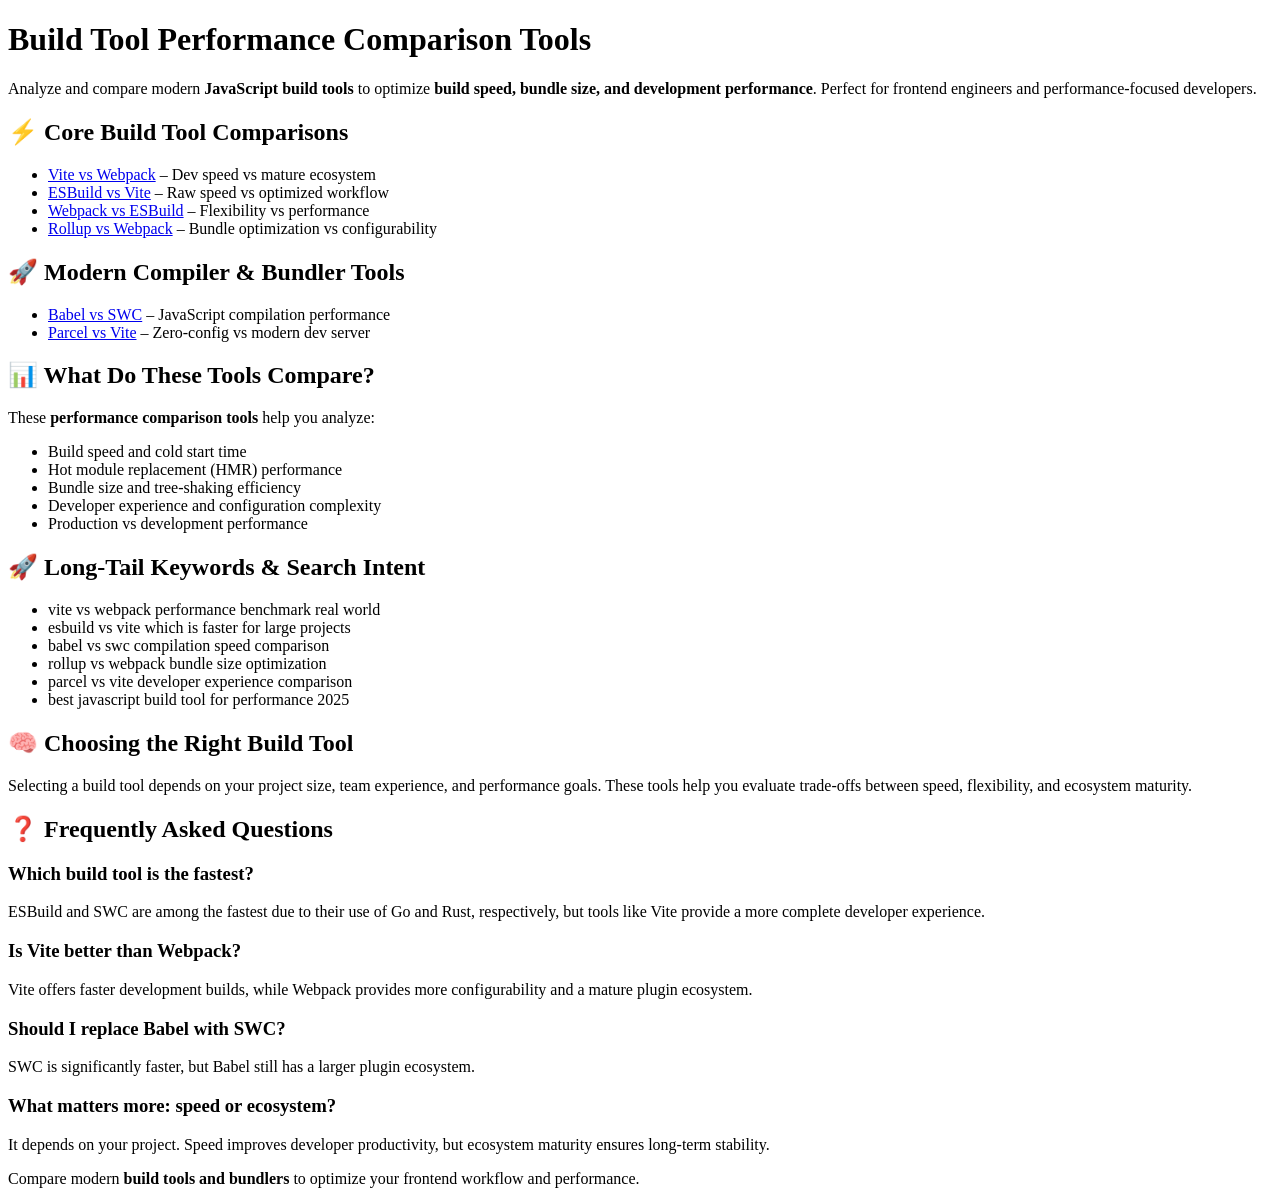
==== index.html @ a34e6148 "Initial commit" ====
<!DOCTYPE html>
<html lang="en">
<head>
    <meta charset="UTF-8">
    <meta name="viewport" content="width=device-width, initial-scale=1.0">
    <title>Build Tool Performance Comparison – Vite, Webpack, ESBuild, SWC & More</title>

    <meta name="description" content="Compare build tools like Vite, Webpack, ESBuild, SWC, Rollup and Parcel. Analyze build speed, bundle size, dev experience and performance benchmarks.">

    <meta name="keywords" content="vite vs webpack performance, esbuild vs vite speed, swc vs babel comparison, rollup vs webpack bundle size, parcel vs vite benchmark, build tools performance comparison">

    <link rel="canonical" href="/cross-performance-tools/">
</head>

<body>

<header>
    <h1>Build Tool Performance Comparison Tools</h1>
    <p>
        Analyze and compare modern <strong>JavaScript build tools</strong> to optimize
        <strong>build speed, bundle size, and development performance</strong>.
        Perfect for frontend engineers and performance-focused developers.
    </p>
</header>

<section>
    <h2>⚡ Core Build Tool Comparisons</h2>
    <ul>
        <li><a href="/cross-performance-tools/vite-webpack/">Vite vs Webpack</a> – Dev speed vs mature ecosystem</li>
        <li><a href="/cross-performance-tools/esbuild-vite/">ESBuild vs Vite</a> – Raw speed vs optimized workflow</li>
        <li><a href="/cross-performance-tools/webpack-esbuild/">Webpack vs ESBuild</a> – Flexibility vs performance</li>
        <li><a href="/cross-performance-tools/rollup-webpack/">Rollup vs Webpack</a> – Bundle optimization vs configurability</li>
    </ul>
</section>

<section>
    <h2>🚀 Modern Compiler & Bundler Tools</h2>
    <ul>
        <li><a href="/cross-performance-tools/babel-swc/">Babel vs SWC</a> – JavaScript compilation performance</li>
        <li><a href="/cross-performance-tools/parcel-vite/">Parcel vs Vite</a> – Zero-config vs modern dev server</li>
    </ul>
</section>

<section>
    <h2>📊 What Do These Tools Compare?</h2>
    <p>
        These <strong>performance comparison tools</strong> help you analyze:
    </p>
    <ul>
        <li>Build speed and cold start time</li>
        <li>Hot module replacement (HMR) performance</li>
        <li>Bundle size and tree-shaking efficiency</li>
        <li>Developer experience and configuration complexity</li>
        <li>Production vs development performance</li>
    </ul>
</section>

<section>
    <h2>🚀 Long-Tail Keywords & Search Intent</h2>
    <ul>
        <li>vite vs webpack performance benchmark real world</li>
        <li>esbuild vs vite which is faster for large projects</li>
        <li>babel vs swc compilation speed comparison</li>
        <li>rollup vs webpack bundle size optimization</li>
        <li>parcel vs vite developer experience comparison</li>
        <li>best javascript build tool for performance 2025</li>
    </ul>
</section>

<section>
    <h2>🧠 Choosing the Right Build Tool</h2>
    <p>
        Selecting a build tool depends on your project size, team experience, and performance goals.
        These tools help you evaluate trade-offs between speed, flexibility, and ecosystem maturity.
    </p>
</section>

<section>
    <h2>❓ Frequently Asked Questions</h2>

    <h3>Which build tool is the fastest?</h3>
    <p>
        ESBuild and SWC are among the fastest due to their use of Go and Rust, respectively,
        but tools like Vite provide a more complete developer experience.
    </p>

    <h3>Is Vite better than Webpack?</h3>
    <p>
        Vite offers faster development builds, while Webpack provides more configurability
        and a mature plugin ecosystem.
    </p>

    <h3>Should I replace Babel with SWC?</h3>
    <p>
        SWC is significantly faster, but Babel still has a larger plugin ecosystem.
    </p>

    <h3>What matters more: speed or ecosystem?</h3>
    <p>
        It depends on your project. Speed improves developer productivity, but ecosystem maturity
        ensures long-term stability.
    </p>
</section>

<footer>
    <p>
        Compare modern <strong>build tools and bundlers</strong> to optimize your frontend workflow and performance.
    </p>
</footer>

</body>
</html>
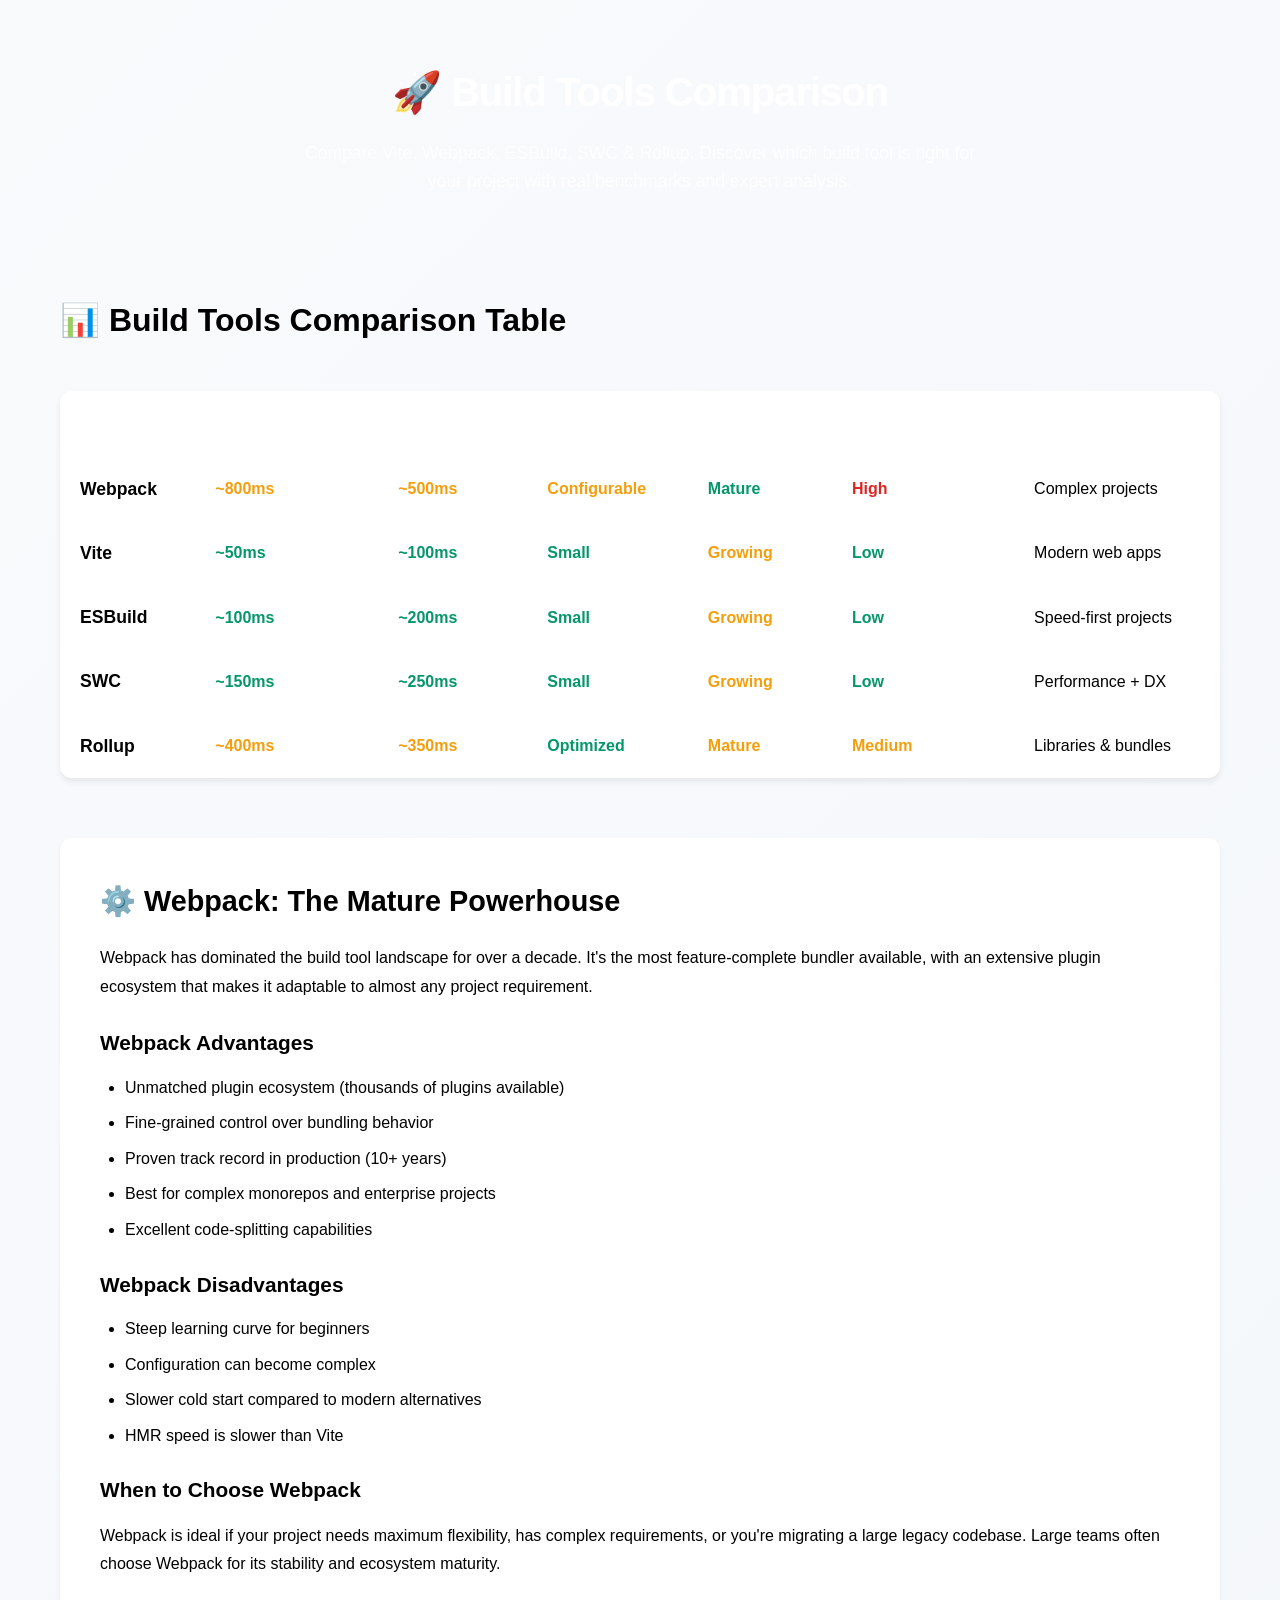
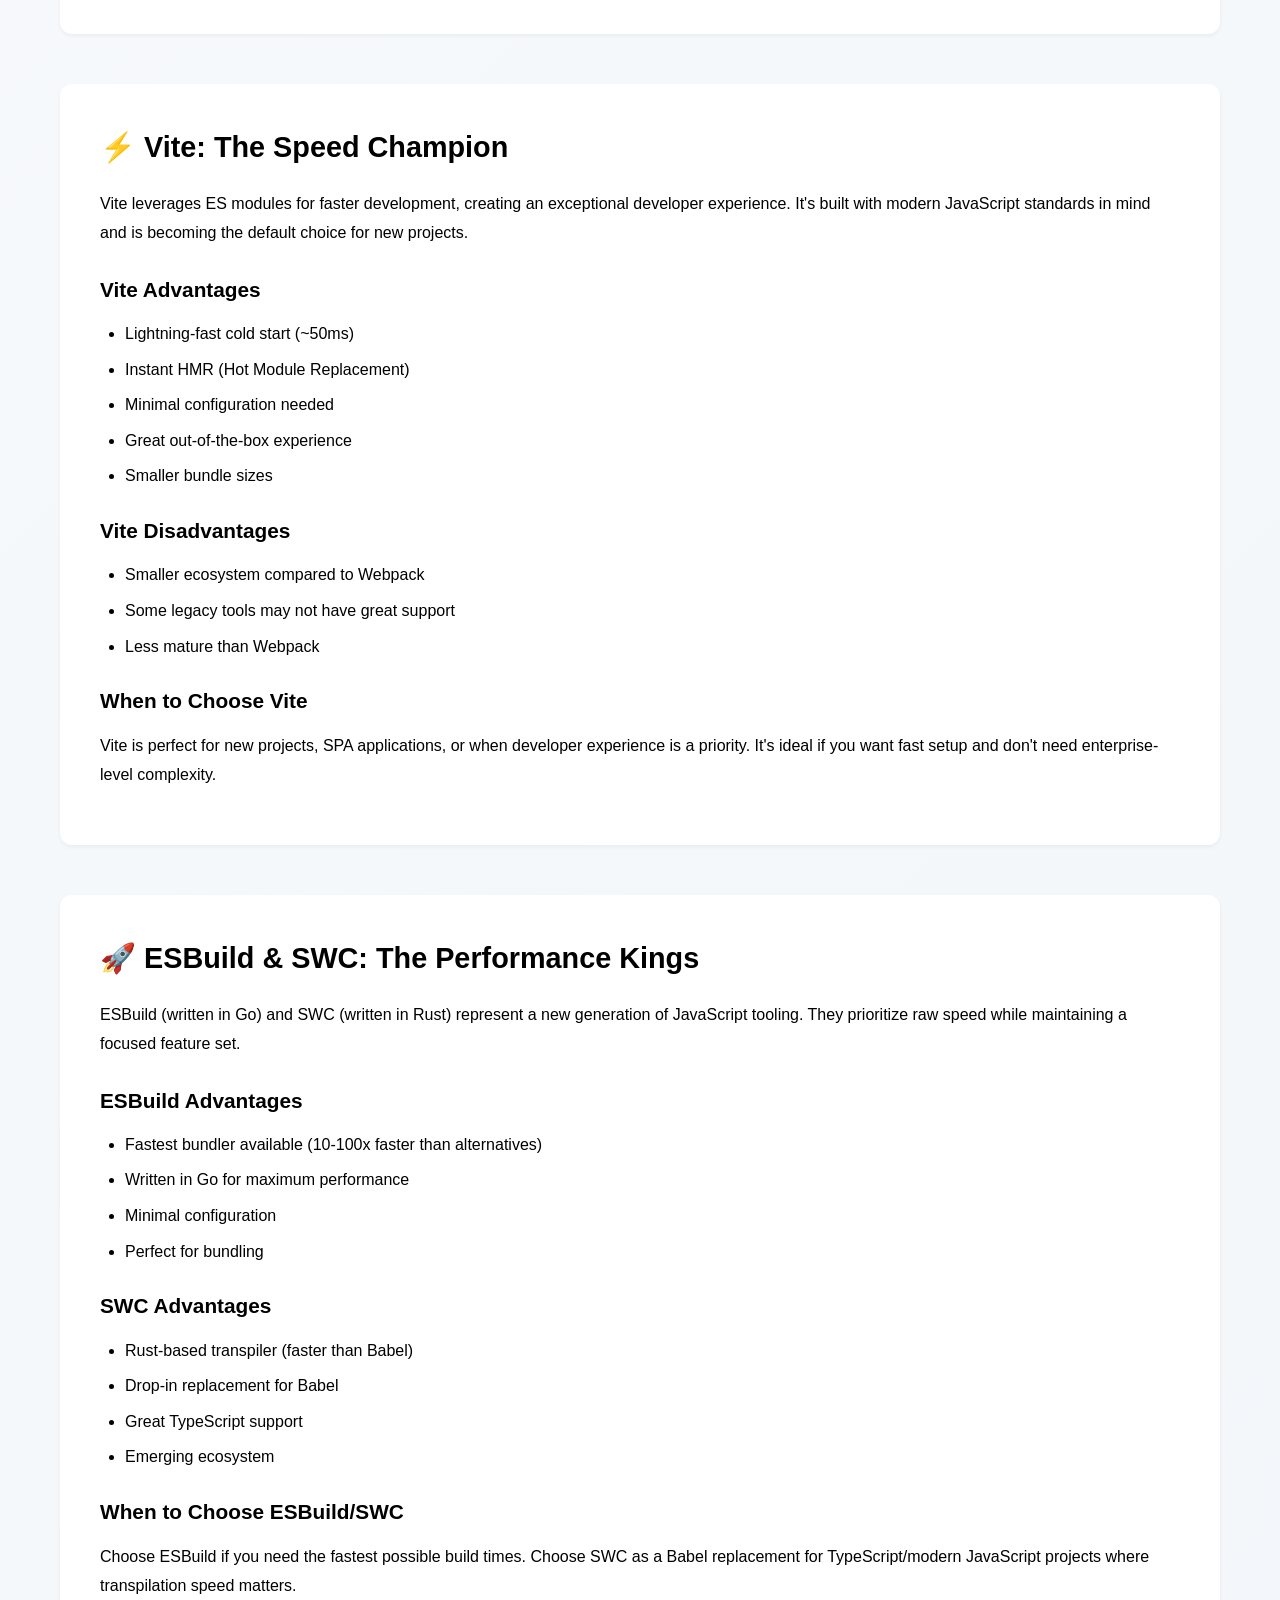
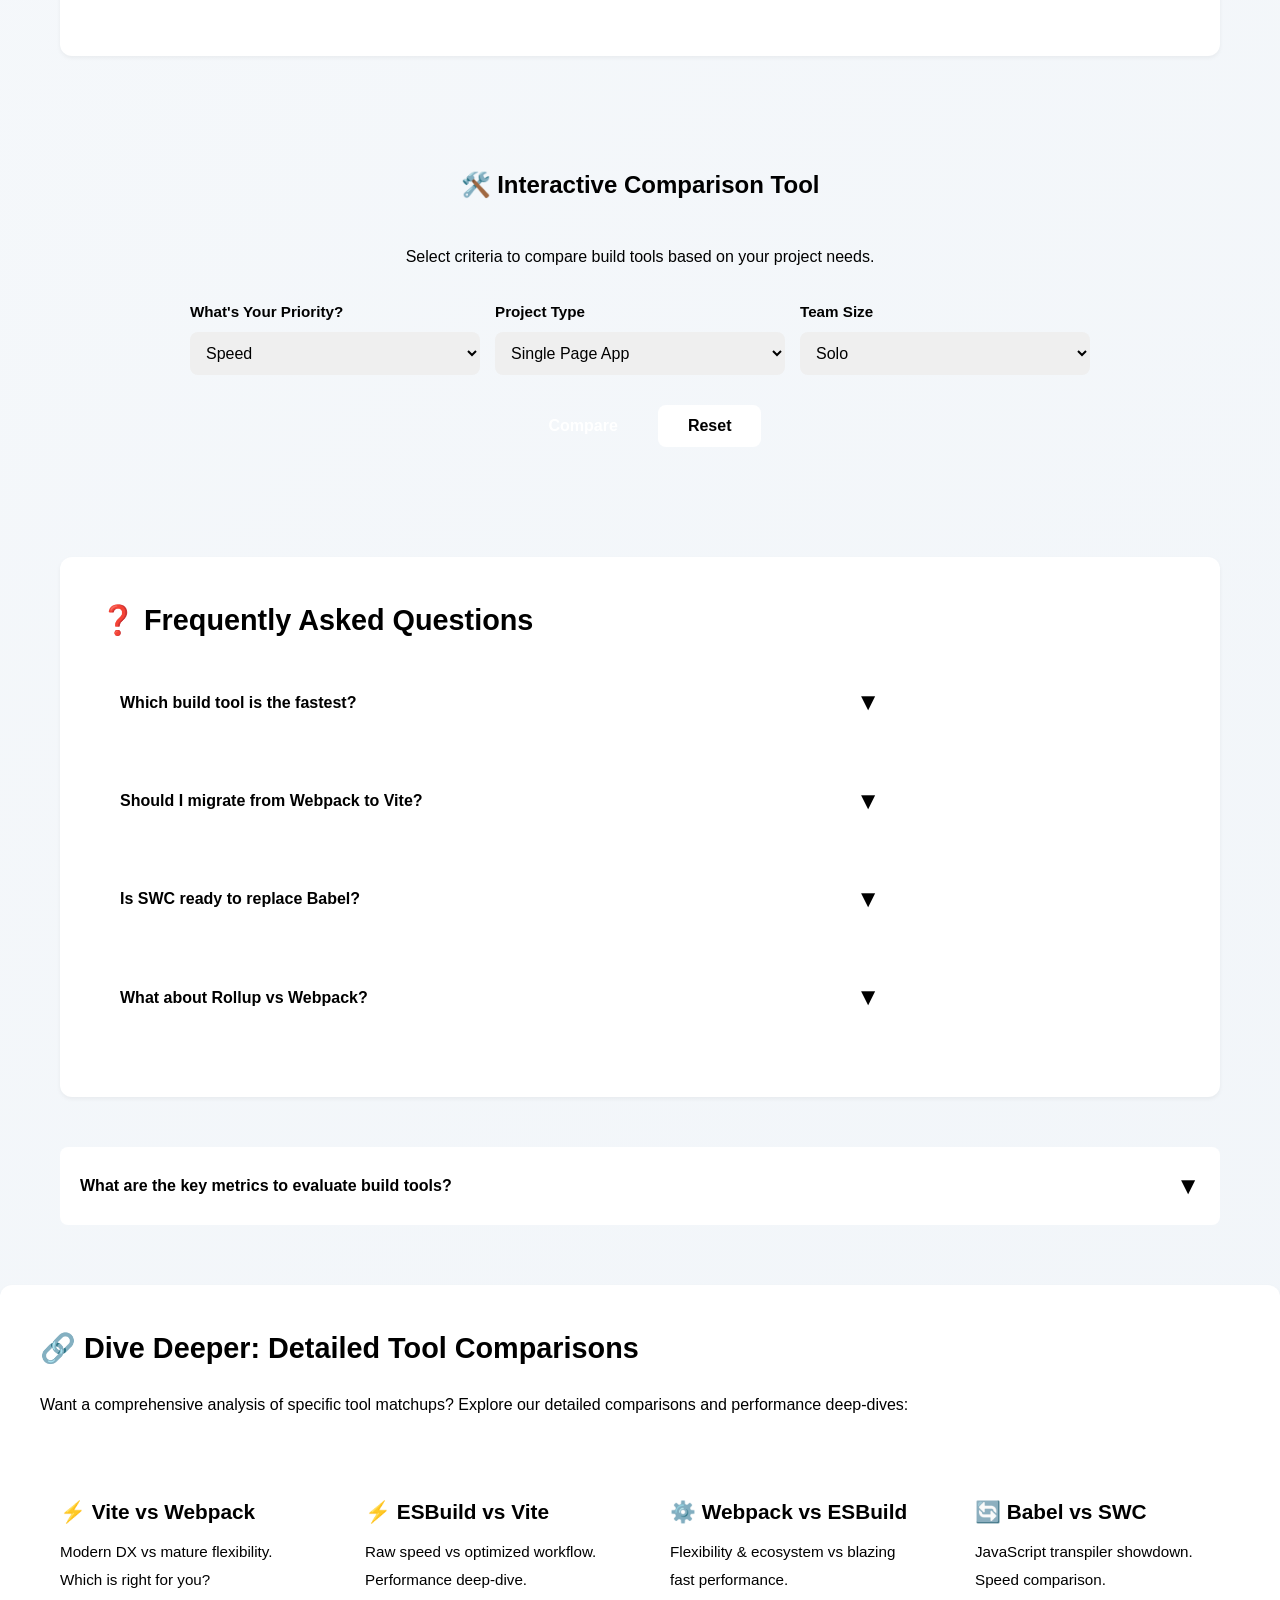
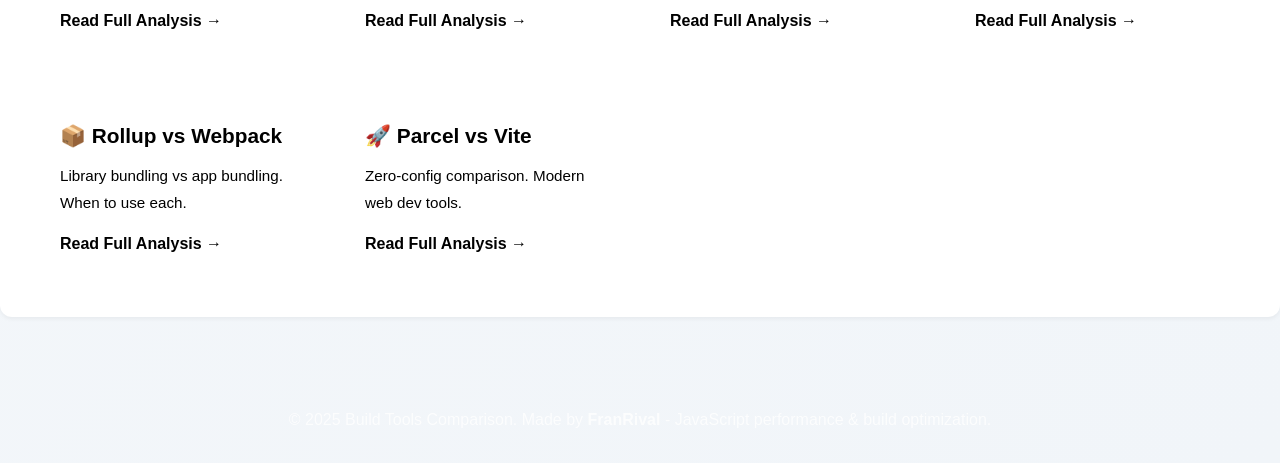
==== commit a06e7621: "Actualizar index.html" ====
--- a/index.html
+++ b/index.html
@@ -1,112 +1,801 @@
 <!DOCTYPE html>
+
 <html lang="en">
 <head>
     <meta charset="UTF-8">
     <meta name="viewport" content="width=device-width, initial-scale=1.0">
-    <title>Build Tool Performance Comparison – Vite, Webpack, ESBuild, SWC & More</title>
-
-    <meta name="description" content="Compare build tools like Vite, Webpack, ESBuild, SWC, Rollup and Parcel. Analyze build speed, bundle size, dev experience and performance benchmarks.">
-
-    <meta name="keywords" content="vite vs webpack performance, esbuild vs vite speed, swc vs babel comparison, rollup vs webpack bundle size, parcel vs vite benchmark, build tools performance comparison">
-
-    <link rel="canonical" href="/cross-performance-tools/">
+    <title>Vite vs Webpack vs ESBuild: Modern Build Tools Comparison [2025]</title>
+    <meta name="description" content="Compare Vite, Webpack, ESBuild, SWC & Rollup. See speed benchmarks, bundle size, dev experience & ecosystem. Interactive tool included.">
+    <meta name="keywords" content="vite vs webpack, esbuild vs webpack, swc vs webpack, build tools comparison, webpack vs rollup, javascript bundlers, build tool benchmark">
+    <meta name="author" content="FranRival">
+    <meta name="robots" content="index, follow">
+    <meta property="og:title" content="Build Tools Comparison: Vite vs Webpack vs ESBuild">
+    <meta property="og:description" content="Compare modern JavaScript build tools with speed benchmarks and interactive tool.">
+    <meta property="og:type" content="article">
+    <style>
+        * {
+            margin: 0;
+            padding: 0;
+            box-sizing: border-box;
+        }
+
+```
+    :root {
+        --primary: #2563eb;
+        --secondary: #1e40af;
+        --accent: #f59e0b;
+        --dark: #0f172a;
+        --light: #f8fafc;
+        --border: #e2e8f0;
+        --text-primary: #1e293b;
+        --text-secondary: #64748b;
+    }
+
+    body {
+        font-family: -apple-system, BlinkMacSystemFont, 'Segoe UI', Roboto, 'Helvetica Neue', Arial, sans-serif;
+        color: var(--text-primary);
+        line-height: 1.6;
+        background: linear-gradient(135deg, #f8fafc 0%, #f1f5f9 100%);
+    }
+
+    /* ============ HEADER ============ */
+    header {
+        background: linear-gradient(135deg, var(--dark) 0%, var(--secondary) 100%);
+        color: white;
+        padding: 60px 20px;
+        text-align: center;
+        border-bottom: 3px solid var(--accent);
+    }
+
+    header h1 {
+        font-size: 2.5rem;
+        margin-bottom: 15px;
+        font-weight: 800;
+        letter-spacing: -1px;
+    }
+
+    header p {
+        font-size: 1.1rem;
+        opacity: 0.95;
+        max-width: 700px;
+        margin: 0 auto;
+    }
+
+    /* ============ CONTAINER ============ */
+    .container {
+        max-width: 1200px;
+        margin: 0 auto;
+        padding: 40px 20px;
+    }
+
+    /* ============ TABLE COMPARATIVA ============ */
+    .comparison-table-section {
+        margin-bottom: 60px;
+    }
+
+    .comparison-table-section h2 {
+        font-size: 2rem;
+        margin-bottom: 30px;
+        color: var(--dark);
+        border-bottom: 3px solid var(--accent);
+        padding-bottom: 15px;
+    }
+
+    .table-wrapper {
+        overflow-x: auto;
+        background: white;
+        border-radius: 12px;
+        box-shadow: 0 4px 6px rgba(0, 0, 0, 0.07);
+    }
+
+    table {
+        width: 100%;
+        border-collapse: collapse;
+    }
+
+    th {
+        background: var(--dark);
+        color: white;
+        padding: 20px;
+        text-align: left;
+        font-weight: 600;
+        border-bottom: 2px solid var(--accent);
+    }
+
+    td {
+        padding: 18px 20px;
+        border-bottom: 1px solid var(--border);
+    }
+
+    tr:hover {
+        background: #f9fafb;
+    }
+
+    tr:last-child td {
+        border-bottom: none;
+    }
+
+    .tool-name {
+        font-weight: 700;
+        color: var(--primary);
+        font-size: 1.1rem;
+    }
+
+    .score-high {
+        color: #059669;
+        font-weight: 600;
+    }
+
+    .score-medium {
+        color: #f59e0b;
+        font-weight: 600;
+    }
+
+    .score-low {
+        color: #dc2626;
+        font-weight: 600;
+    }
+
+    /* ============ CONTENT SECTIONS ============ */
+    section {
+        margin-bottom: 50px;
+        background: white;
+        padding: 40px;
+        border-radius: 12px;
+        box-shadow: 0 2px 4px rgba(0, 0, 0, 0.05);
+    }
+
+    section h2 {
+        font-size: 1.8rem;
+        color: var(--dark);
+        margin-bottom: 20px;
+        display: flex;
+        align-items: center;
+        gap: 10px;
+    }
+
+    section h3 {
+        font-size: 1.3rem;
+        color: var(--primary);
+        margin-top: 25px;
+        margin-bottom: 15px;
+    }
+
+    section p {
+        color: var(--text-secondary);
+        margin-bottom: 15px;
+        line-height: 1.8;
+    }
+
+    section ul {
+        margin-left: 25px;
+        margin-bottom: 20px;
+    }
+
+    section ul li {
+        margin-bottom: 10px;
+        color: var(--text-secondary);
+    }
+
+    /* ============ WEBTOOL INTERACTIVA ============ */
+    .tool-section {
+        background: linear-gradient(135deg, var(--light) 0%, #ecf0f1 100%);
+        padding: 50px 20px;
+        margin: 60px 0;
+        border-radius: 12px;
+        border-top: 4px solid var(--accent);
+    }
+
+    .tool-section h2 {
+        text-align: center;
+        margin-bottom: 40px;
+    }
+
+    .tool-container {
+        max-width: 900px;
+        margin: 0 auto;
+    }
+
+    .tool-controls {
+        display: grid;
+        grid-template-columns: repeat(auto-fit, minmax(200px, 1fr));
+        gap: 15px;
+        margin-bottom: 30px;
+    }
+
+    .control-group {
+        display: flex;
+        flex-direction: column;
+    }
+
+    .control-group label {
+        font-weight: 600;
+        color: var(--dark);
+        margin-bottom: 8px;
+        font-size: 0.95rem;
+    }
+
+    .control-group select,
+    .control-group input {
+        padding: 12px;
+        border: 2px solid var(--border);
+        border-radius: 8px;
+        font-size: 1rem;
+        transition: all 0.3s ease;
+    }
+
+    .control-group select:focus,
+    .control-group input:focus {
+        outline: none;
+        border-color: var(--primary);
+        box-shadow: 0 0 0 3px rgba(37, 99, 235, 0.1);
+    }
+
+    .button-group {
+        display: flex;
+        gap: 10px;
+        justify-content: center;
+    }
+
+    button {
+        padding: 12px 30px;
+        font-size: 1rem;
+        font-weight: 600;
+        border: none;
+        border-radius: 8px;
+        cursor: pointer;
+        transition: all 0.3s ease;
+    }
+
+    .btn-primary {
+        background: var(--primary);
+        color: white;
+    }
+
+    .btn-primary:hover {
+        background: var(--secondary);
+        transform: translateY(-2px);
+        box-shadow: 0 6px 12px rgba(37, 99, 235, 0.3);
+    }
+
+    .btn-secondary {
+        background: white;
+        color: var(--primary);
+        border: 2px solid var(--primary);
+    }
+
+    .btn-secondary:hover {
+        background: var(--primary);
+        color: white;
+    }
+
+    .tool-results {
+        margin-top: 30px;
+        background: white;
+        padding: 30px;
+        border-radius: 8px;
+        border-left: 4px solid var(--accent);
+    }
+
+    .result-item {
+        margin-bottom: 20px;
+        padding-bottom: 20px;
+        border-bottom: 1px solid var(--border);
+    }
+
+    .result-item:last-child {
+        border-bottom: none;
+        margin-bottom: 0;
+        padding-bottom: 0;
+    }
+
+    .result-label {
+        font-weight: 600;
+        color: var(--dark);
+        margin-bottom: 8px;
+    }
+
+    .result-value {
+        color: var(--primary);
+        font-size: 1.1rem;
+        font-weight: 600;
+    }
+
+    /* ============ FAQ ============ */
+    .faq-container {
+        max-width: 800px;
+    }
+
+    .faq-item {
+        margin-bottom: 20px;
+        border: 1px solid var(--border);
+        border-radius: 8px;
+        overflow: hidden;
+    }
+
+    .faq-question {
+        padding: 20px;
+        background: white;
+        cursor: pointer;
+        font-weight: 600;
+        display: flex;
+        justify-content: space-between;
+        align-items: center;
+        transition: all 0.3s ease;
+        user-select: none;
+    }
+
+    .faq-question:hover {
+        background: var(--light);
+        color: var(--primary);
+    }
+
+    .faq-icon {
+        font-size: 1.5rem;
+        transition: transform 0.3s ease;
+    }
+
+    .faq-item.active .faq-icon {
+        transform: rotate(180deg);
+    }
+
+    .faq-answer {
+        max-height: 0;
+        overflow: hidden;
+        transition: max-height 0.3s ease;
+        background: var(--light);
+        border-top: 1px solid var(--border);
+    }
+
+    .faq-item.active .faq-answer {
+        max-height: 500px;
+        padding: 20px;
+    }
+
+    /* ============ FOOTER ============ */
+    footer {
+        background: var(--dark);
+        color: white;
+        text-align: center;
+        padding: 30px;
+        margin-top: 60px;
+    }
+
+    footer p {
+        margin: 0;
+        opacity: 0.8;
+    }
+
+    /* ============ RESPONSIVE ============ */
+    @media (max-width: 768px) {
+        header h1 {
+            font-size: 1.8rem;
+        }
+
+        header p {
+            font-size: 1rem;
+        }
+
+        section {
+            padding: 25px;
+        }
+
+        section h2 {
+            font-size: 1.4rem;
+        }
+
+        .tool-controls {
+            grid-template-columns: 1fr;
+        }
+
+        th, td {
+            padding: 12px;
+            font-size: 0.9rem;
+        }
+    }
+
+    /* ============ ANIMATIONS ============ */
+    @keyframes slideIn {
+        from {
+            opacity: 0;
+            transform: translateY(20px);
+        }
+        to {
+            opacity: 1;
+            transform: translateY(0);
+        }
+    }
+
+    section {
+        animation: slideIn 0.6s ease-out;
+    }
+
+    .tool-results {
+        animation: slideIn 0.4s ease-out;
+    }
+</style>
+
+
 </head>
-
 <body>
-
-<header>
-    <h1>Build Tool Performance Comparison Tools</h1>
-    <p>
-        Analyze and compare modern <strong>JavaScript build tools</strong> to optimize
-        <strong>build speed, bundle size, and development performance</strong>.
-        Perfect for frontend engineers and performance-focused developers.
-    </p>
-</header>
-
-<section>
-    <h2>⚡ Core Build Tool Comparisons</h2>
-    <ul>
-        <li><a href="/cross-performance-tools/vite-webpack/">Vite vs Webpack</a> – Dev speed vs mature ecosystem</li>
-        <li><a href="/cross-performance-tools/esbuild-vite/">ESBuild vs Vite</a> – Raw speed vs optimized workflow</li>
-        <li><a href="/cross-performance-tools/webpack-esbuild/">Webpack vs ESBuild</a> – Flexibility vs performance</li>
-        <li><a href="/cross-performance-tools/rollup-webpack/">Rollup vs Webpack</a> – Bundle optimization vs configurability</li>
-    </ul>
-</section>
-
-<section>
-    <h2>🚀 Modern Compiler & Bundler Tools</h2>
-    <ul>
-        <li><a href="/cross-performance-tools/babel-swc/">Babel vs SWC</a> – JavaScript compilation performance</li>
-        <li><a href="/cross-performance-tools/parcel-vite/">Parcel vs Vite</a> – Zero-config vs modern dev server</li>
-    </ul>
-</section>
-
-<section>
-    <h2>📊 What Do These Tools Compare?</h2>
-    <p>
-        These <strong>performance comparison tools</strong> help you analyze:
-    </p>
-    <ul>
-        <li>Build speed and cold start time</li>
-        <li>Hot module replacement (HMR) performance</li>
-        <li>Bundle size and tree-shaking efficiency</li>
-        <li>Developer experience and configuration complexity</li>
-        <li>Production vs development performance</li>
-    </ul>
-</section>
-
-<section>
-    <h2>🚀 Long-Tail Keywords & Search Intent</h2>
-    <ul>
-        <li>vite vs webpack performance benchmark real world</li>
-        <li>esbuild vs vite which is faster for large projects</li>
-        <li>babel vs swc compilation speed comparison</li>
-        <li>rollup vs webpack bundle size optimization</li>
-        <li>parcel vs vite developer experience comparison</li>
-        <li>best javascript build tool for performance 2025</li>
-    </ul>
-</section>
-
-<section>
-    <h2>🧠 Choosing the Right Build Tool</h2>
-    <p>
-        Selecting a build tool depends on your project size, team experience, and performance goals.
-        These tools help you evaluate trade-offs between speed, flexibility, and ecosystem maturity.
-    </p>
-</section>
-
-<section>
-    <h2>❓ Frequently Asked Questions</h2>
-
-    <h3>Which build tool is the fastest?</h3>
-    <p>
-        ESBuild and SWC are among the fastest due to their use of Go and Rust, respectively,
-        but tools like Vite provide a more complete developer experience.
-    </p>
-
-    <h3>Is Vite better than Webpack?</h3>
-    <p>
-        Vite offers faster development builds, while Webpack provides more configurability
-        and a mature plugin ecosystem.
-    </p>
-
-    <h3>Should I replace Babel with SWC?</h3>
-    <p>
-        SWC is significantly faster, but Babel still has a larger plugin ecosystem.
-    </p>
-
-    <h3>What matters more: speed or ecosystem?</h3>
-    <p>
-        It depends on your project. Speed improves developer productivity, but ecosystem maturity
-        ensures long-term stability.
-    </p>
-</section>
-
+    <!-- HEADER -->
+    <header>
+        <h1>🚀 Build Tools Comparison</h1>
+        <p>Compare Vite, Webpack, ESBuild, SWC & Rollup. Discover which build tool is right for your project with real benchmarks and expert analysis.</p>
+    </header>
+
+
+<!-- MAIN CONTENT -->
+<div class="container">
+    <!-- TABLA COMPARATIVA -->
+    <div class="comparison-table-section">
+        <h2>📊 Build Tools Comparison Table</h2>
+        <div class="table-wrapper">
+            <table>
+                <thead>
+                    <tr>
+                        <th>Tool</th>
+                        <th>Cold Start Time</th>
+                        <th>HMR Speed</th>
+                        <th>Bundle Size</th>
+                        <th>Ecosystem</th>
+                        <th>Learning Curve</th>
+                        <th>Best For</th>
+                    </tr>
+                </thead>
+                <tbody>
+                    <tr>
+                        <td class="tool-name">Webpack</td>
+                        <td class="score-medium">~800ms</td>
+                        <td class="score-medium">~500ms</td>
+                        <td class="score-medium">Configurable</td>
+                        <td class="score-high">Mature</td>
+                        <td class="score-low">High</td>
+                        <td>Complex projects</td>
+                    </tr>
+                    <tr>
+                        <td class="tool-name">Vite</td>
+                        <td class="score-high">~50ms</td>
+                        <td class="score-high">~100ms</td>
+                        <td class="score-high">Small</td>
+                        <td class="score-medium">Growing</td>
+                        <td class="score-high">Low</td>
+                        <td>Modern web apps</td>
+                    </tr>
+                    <tr>
+                        <td class="tool-name">ESBuild</td>
+                        <td class="score-high">~100ms</td>
+                        <td class="score-high">~200ms</td>
+                        <td class="score-high">Small</td>
+                        <td class="score-medium">Growing</td>
+                        <td class="score-high">Low</td>
+                        <td>Speed-first projects</td>
+                    </tr>
+                    <tr>
+                        <td class="tool-name">SWC</td>
+                        <td class="score-high">~150ms</td>
+                        <td class="score-high">~250ms</td>
+                        <td class="score-high">Small</td>
+                        <td class="score-medium">Growing</td>
+                        <td class="score-high">Low</td>
+                        <td>Performance + DX</td>
+                    </tr>
+                    <tr>
+                        <td class="tool-name">Rollup</td>
+                        <td class="score-medium">~400ms</td>
+                        <td class="score-medium">~350ms</td>
+                        <td class="score-high">Optimized</td>
+                        <td class="score-medium">Mature</td>
+                        <td class="score-medium">Medium</td>
+                        <td>Libraries & bundles</td>
+                    </tr>
+                </tbody>
+            </table>
+        </div>
+    </div>
+
+    <!-- WEBPACK SECTION -->
+    <section>
+        <h2>⚙️ Webpack: The Mature Powerhouse</h2>
+        <p>Webpack has dominated the build tool landscape for over a decade. It's the most feature-complete bundler available, with an extensive plugin ecosystem that makes it adaptable to almost any project requirement.</p>
+        
+        <h3>Webpack Advantages</h3>
+        <ul>
+            <li>Unmatched plugin ecosystem (thousands of plugins available)</li>
+            <li>Fine-grained control over bundling behavior</li>
+            <li>Proven track record in production (10+ years)</li>
+            <li>Best for complex monorepos and enterprise projects</li>
+            <li>Excellent code-splitting capabilities</li>
+        </ul>
+
+        <h3>Webpack Disadvantages</h3>
+        <ul>
+            <li>Steep learning curve for beginners</li>
+            <li>Configuration can become complex</li>
+            <li>Slower cold start compared to modern alternatives</li>
+            <li>HMR speed is slower than Vite</li>
+        </ul>
+
+        <h3>When to Choose Webpack</h3>
+        <p>Webpack is ideal if your project needs maximum flexibility, has complex requirements, or you're migrating a large legacy codebase. Large teams often choose Webpack for its stability and ecosystem maturity.</p>
+    </section>
+
+    <!-- VITE SECTION -->
+    <section>
+        <h2>⚡ Vite: The Speed Champion</h2>
+        <p>Vite leverages ES modules for faster development, creating an exceptional developer experience. It's built with modern JavaScript standards in mind and is becoming the default choice for new projects.</p>
+        
+        <h3>Vite Advantages</h3>
+        <ul>
+            <li>Lightning-fast cold start (~50ms)</li>
+            <li>Instant HMR (Hot Module Replacement)</li>
+            <li>Minimal configuration needed</li>
+            <li>Great out-of-the-box experience</li>
+            <li>Smaller bundle sizes</li>
+        </ul>
+
+        <h3>Vite Disadvantages</h3>
+        <ul>
+            <li>Smaller ecosystem compared to Webpack</li>
+            <li>Some legacy tools may not have great support</li>
+            <li>Less mature than Webpack</li>
+        </ul>
+
+        <h3>When to Choose Vite</h3>
+        <p>Vite is perfect for new projects, SPA applications, or when developer experience is a priority. It's ideal if you want fast setup and don't need enterprise-level complexity.</p>
+    </section>
+
+    <!-- ESBUILD & SWC SECTION -->
+    <section>
+        <h2>🚀 ESBuild & SWC: The Performance Kings</h2>
+        <p>ESBuild (written in Go) and SWC (written in Rust) represent a new generation of JavaScript tooling. They prioritize raw speed while maintaining a focused feature set.</p>
+        
+        <h3>ESBuild Advantages</h3>
+        <ul>
+            <li>Fastest bundler available (10-100x faster than alternatives)</li>
+            <li>Written in Go for maximum performance</li>
+            <li>Minimal configuration</li>
+            <li>Perfect for bundling</li>
+        </ul>
+
+        <h3>SWC Advantages</h3>
+        <ul>
+            <li>Rust-based transpiler (faster than Babel)</li>
+            <li>Drop-in replacement for Babel</li>
+            <li>Great TypeScript support</li>
+            <li>Emerging ecosystem</li>
+        </ul>
+
+        <h3>When to Choose ESBuild/SWC</h3>
+        <p>Choose ESBuild if you need the fastest possible build times. Choose SWC as a Babel replacement for TypeScript/modern JavaScript projects where transpilation speed matters.</p>
+    </section>
+
+    <!-- WEBTOOL INTERACTIVA -->
+    <div class="tool-section">
+        <div class="tool-container">
+            <h2>🛠️ Interactive Comparison Tool</h2>
+            <p style="text-align: center; color: var(--text-secondary); margin-bottom: 30px;">Select criteria to compare build tools based on your project needs.</p>
+            
+            <div class="tool-controls">
+                <div class="control-group">
+                    <label for="priority">What's Your Priority?</label>
+                    <select id="priority">
+                        <option value="speed">Speed</option>
+                        <option value="ecosystem">Ecosystem</option>
+                        <option value="ease">Ease of Use</option>
+                        <option value="flexibility">Flexibility</option>
+                    </select>
+                </div>
+                <div class="control-group">
+                    <label for="projectType">Project Type</label>
+                    <select id="projectType">
+                        <option value="spa">Single Page App</option>
+                        <option value="library">Library</option>
+                        <option value="monorepo">Monorepo</option>
+                        <option value="legacy">Legacy Project</option>
+                    </select>
+                </div>
+                <div class="control-group">
+                    <label for="teamSize">Team Size</label>
+                    <select id="teamSize">
+                        <option value="solo">Solo</option>
+                        <option value="small">Small (2-5)</option>
+                        <option value="medium">Medium (5-20)</option>
+                        <option value="large">Large (20+)</option>
+                    </select>
+                </div>
+            </div>
+
+            <div class="button-group">
+                <button class="btn-primary" onclick="compareTools()">Compare</button>
+                <button class="btn-secondary" onclick="resetTool()">Reset</button>
+            </div>
+
+            <div id="toolResults" class="tool-results" style="display: none;">
+                <div class="result-item">
+                    <div class="result-label">Top Recommendation:</div>
+                    <div class="result-value" id="recommendation">Select criteria to see recommendations</div>
+                </div>
+                <div class="result-item">
+                    <div class="result-label">Score:</div>
+                    <div class="result-value" id="score">-</div>
+                </div>
+                <div class="result-item">
+                    <div class="result-label">Why This Choice:</div>
+                    <div id="reason" style="color: var(--text-secondary); margin-top: 10px;">-</div>
+                </div>
+            </div>
+        </div>
+    </div>
+
+    <!-- FAQ SECTION -->
+    <section>
+        <h2>❓ Frequently Asked Questions</h2>
+        <div class="faq-container">
+            <div class="faq-item">
+                <div class="faq-question" onclick="toggleFaq(this)">
+                    <span>Which build tool is the fastest?</span>
+                    <span class="faq-icon">▼</span>
+                </div>
+                <div class="faq-answer">
+                    <p>ESBuild is the fastest bundler available (10-100x faster than alternatives). However, Vite provides the best overall developer experience with fast cold starts. For most projects, the difference in build time is negligible after optimization.</p>
+                </div>
+            </div>
+
+            <div class="faq-item">
+                <div class="faq-question" onclick="toggleFaq(this)">
+                    <span>Should I migrate from Webpack to Vite?</span>
+                    <span class="faq-icon">▼</span>
+                </div>
+                <div class="faq-answer">
+                    <p>If you're starting a new project, Vite is an excellent choice. For existing Webpack projects, migration may not be worth it unless you're experiencing significant performance issues. Evaluate based on your specific needs and team expertise.</p>
+                </div>
+            </div>
+
+            <div class="faq-item">
+                <div class="faq-question" onclick="toggleFaq(this)">
+                    <span>Is SWC ready to replace Babel?</span>
+                    <span class="faq-icon">▼</span>
+                </div>
+                <div class="faq-answer">
+                    <p>SWC is significantly faster than Babel and has good TypeScript support. However, Babel has a larger ecosystem. SWC is a solid choice for new projects, while Babel remains the safer option for complex setups.</p>
+                </div>
+            </div>
+
+            <div class="faq-item">
+                <div class="faq-question" onclick="toggleFaq(this)">
+                    <span>What about Rollup vs Webpack?</span>
+                    <span class="faq-icon">▼</span>
+                </div>
+                <div class="faq-answer">
+                    <p>Rollup is optimized for bundling libraries with minimal overhead. Webpack is better for complex applications. For most library projects, Rollup is the better choice due to cleaner output and easier configuration.</p>
+                </div>
+            </section>
+
+            <div class="faq-item">
+                <div class="faq-question" onclick="toggleFaq(this)">
+                    <span>What are the key metrics to evaluate build tools?</span>
+                    <span class="faq-icon">▼</span>
+                </div>
+                <div class="faq-answer">
+                    <p>Key metrics include: cold start time (development), HMR speed (hot reload), bundle size (production), plugin ecosystem (extensibility), learning curve (team adoption), and community support (long-term viability).</p>
+                </div>
+            </div>
+        </div>
+    </section>
+
+    <!-- DETAILED COMPARISONS SECTION -->
+    <section>
+        <h2>🔗 Dive Deeper: Detailed Tool Comparisons</h2>
+        <p>Want a comprehensive analysis of specific tool matchups? Explore our detailed comparisons and performance deep-dives:</p>
+        
+        <div style="display: grid; grid-template-columns: repeat(auto-fit, minmax(280px, 1fr)); gap: 20px; margin-top: 30px;">
+            
+            <div style="border: 2px solid var(--border); border-radius: 8px; padding: 20px; transition: all 0.3s ease;">
+                <h3 style="color: var(--primary); margin-bottom: 10px;">⚡ Vite vs Webpack</h3>
+                <p style="color: var(--text-secondary); margin-bottom: 15px; font-size: 0.95rem;">Modern DX vs mature flexibility. Which is right for you?</p>
+                <a href="./vite-webpack/" style="color: var(--primary); text-decoration: none; font-weight: 600;">Read Full Analysis →</a>
+            </div>
+
+            <div style="border: 2px solid var(--border); border-radius: 8px; padding: 20px; transition: all 0.3s ease;">
+                <h3 style="color: var(--primary); margin-bottom: 10px;">⚡ ESBuild vs Vite</h3>
+                <p style="color: var(--text-secondary); margin-bottom: 15px; font-size: 0.95rem;">Raw speed vs optimized workflow. Performance deep-dive.</p>
+                <a href="./esbuild-vite/" style="color: var(--primary); text-decoration: none; font-weight: 600;">Read Full Analysis →</a>
+            </div>
+
+            <div style="border: 2px solid var(--border); border-radius: 8px; padding: 20px; transition: all 0.3s ease;">
+                <h3 style="color: var(--primary); margin-bottom: 10px;">⚙️ Webpack vs ESBuild</h3>
+                <p style="color: var(--text-secondary); margin-bottom: 15px; font-size: 0.95rem;">Flexibility & ecosystem vs blazing fast performance.</p>
+                <a href="./webpack-esbuild/" style="color: var(--primary); text-decoration: none; font-weight: 600;">Read Full Analysis →</a>
+            </div>
+
+            <div style="border: 2px solid var(--border); border-radius: 8px; padding: 20px; transition: all 0.3s ease;">
+                <h3 style="color: var(--primary); margin-bottom: 10px;">🔄 Babel vs SWC</h3>
+                <p style="color: var(--text-secondary); margin-bottom: 15px; font-size: 0.95rem;">JavaScript transpiler showdown. Speed comparison.</p>
+                <a href="./babel-swc/" style="color: var(--primary); text-decoration: none; font-weight: 600;">Read Full Analysis →</a>
+            </div>
+
+            <div style="border: 2px solid var(--border); border-radius: 8px; padding: 20px; transition: all 0.3s ease;">
+                <h3 style="color: var(--primary); margin-bottom: 10px;">📦 Rollup vs Webpack</h3>
+                <p style="color: var(--text-secondary); margin-bottom: 15px; font-size: 0.95rem;">Library bundling vs app bundling. When to use each.</p>
+                <a href="./rollup-webpack/" style="color: var(--primary); text-decoration: none; font-weight: 600;">Read Full Analysis →</a>
+            </div>
+
+            <div style="border: 2px solid var(--border); border-radius: 8px; padding: 20px; transition: all 0.3s ease;">
+                <h3 style="color: var(--primary); margin-bottom: 10px;">🚀 Parcel vs Vite</h3>
+                <p style="color: var(--text-secondary); margin-bottom: 15px; font-size: 0.95rem;">Zero-config comparison. Modern web dev tools.</p>
+                <a href="./parcel-vite/" style="color: var(--primary); text-decoration: none; font-weight: 600;">Read Full Analysis →</a>
+            </div>
+
+        </div>
+    </section>
+</div>
+
+<!-- FOOTER -->
 <footer>
-    <p>
-        Compare modern <strong>build tools and bundlers</strong> to optimize your frontend workflow and performance.
-    </p>
+    <p>&copy; 2025 Build Tools Comparison. Made by <strong>FranRival</strong> - JavaScript performance & build optimization.</p>
 </footer>
+
+<!-- JAVASCRIPT -->
+<script>
+    // FAQ Toggle
+    function toggleFaq(element) {
+        const parent = element.parentElement;
+        parent.classList.toggle('active');
+    }
+
+    // Tool Comparison Logic
+    function compareTools() {
+        const priority = document.getElementById('priority').value;
+        const projectType = document.getElementById('projectType').value;
+        const teamSize = document.getElementById('teamSize').value;
+
+        let recommendation = '';
+        let score = '';
+        let reason = '';
+
+        // Logic for recommendations
+        if (priority === 'speed' && projectType === 'spa') {
+            recommendation = 'Vite';
+            score = '9.5/10';
+            reason = 'Vite offers the fastest development experience with lightning-quick cold starts and instant HMR. Perfect for modern SPA projects.';
+        } else if (priority === 'speed' && projectType === 'library') {
+            recommendation = 'ESBuild';
+            score = '9.8/10';
+            reason = 'ESBuild is the fastest bundler available, ideal for library bundling with minimal configuration needed.';
+        } else if (priority === 'ecosystem' || teamSize === 'large') {
+            recommendation = 'Webpack';
+            score = '9.2/10';
+            reason = 'Webpack has the most mature ecosystem and is proven at scale in enterprise environments. Best for large teams.';
+        } else if (priority === 'ease' || teamSize === 'solo') {
+            recommendation = 'Vite';
+            score = '9.0/10';
+            reason = 'Vite requires minimal configuration and has the gentlest learning curve among modern build tools.';
+        } else if (projectType === 'legacy') {
+            recommendation = 'Webpack';
+            score = '8.5/10';
+            reason = 'Webpack is the safest choice for legacy projects with the most mature support for older JavaScript patterns.';
+        } else {
+            recommendation = 'Vite';
+            score = '9.3/10';
+            reason = 'Vite balances speed, ease of use, and modern development experience. A great all-around choice.';
+        }
+
+        // Show results
+        document.getElementById('toolResults').style.display = 'block';
+        document.getElementById('recommendation').textContent = recommendation;
+        document.getElementById('score').textContent = score;
+        document.getElementById('reason').textContent = reason;
+    }
+
+    function resetTool() {
+        document.getElementById('priority').value = 'speed';
+        document.getElementById('projectType').value = 'spa';
+        document.getElementById('teamSize').value = 'solo';
+        document.getElementById('toolResults').style.display = 'none';
+    }
+</script>
+
 
 </body>
 </html>
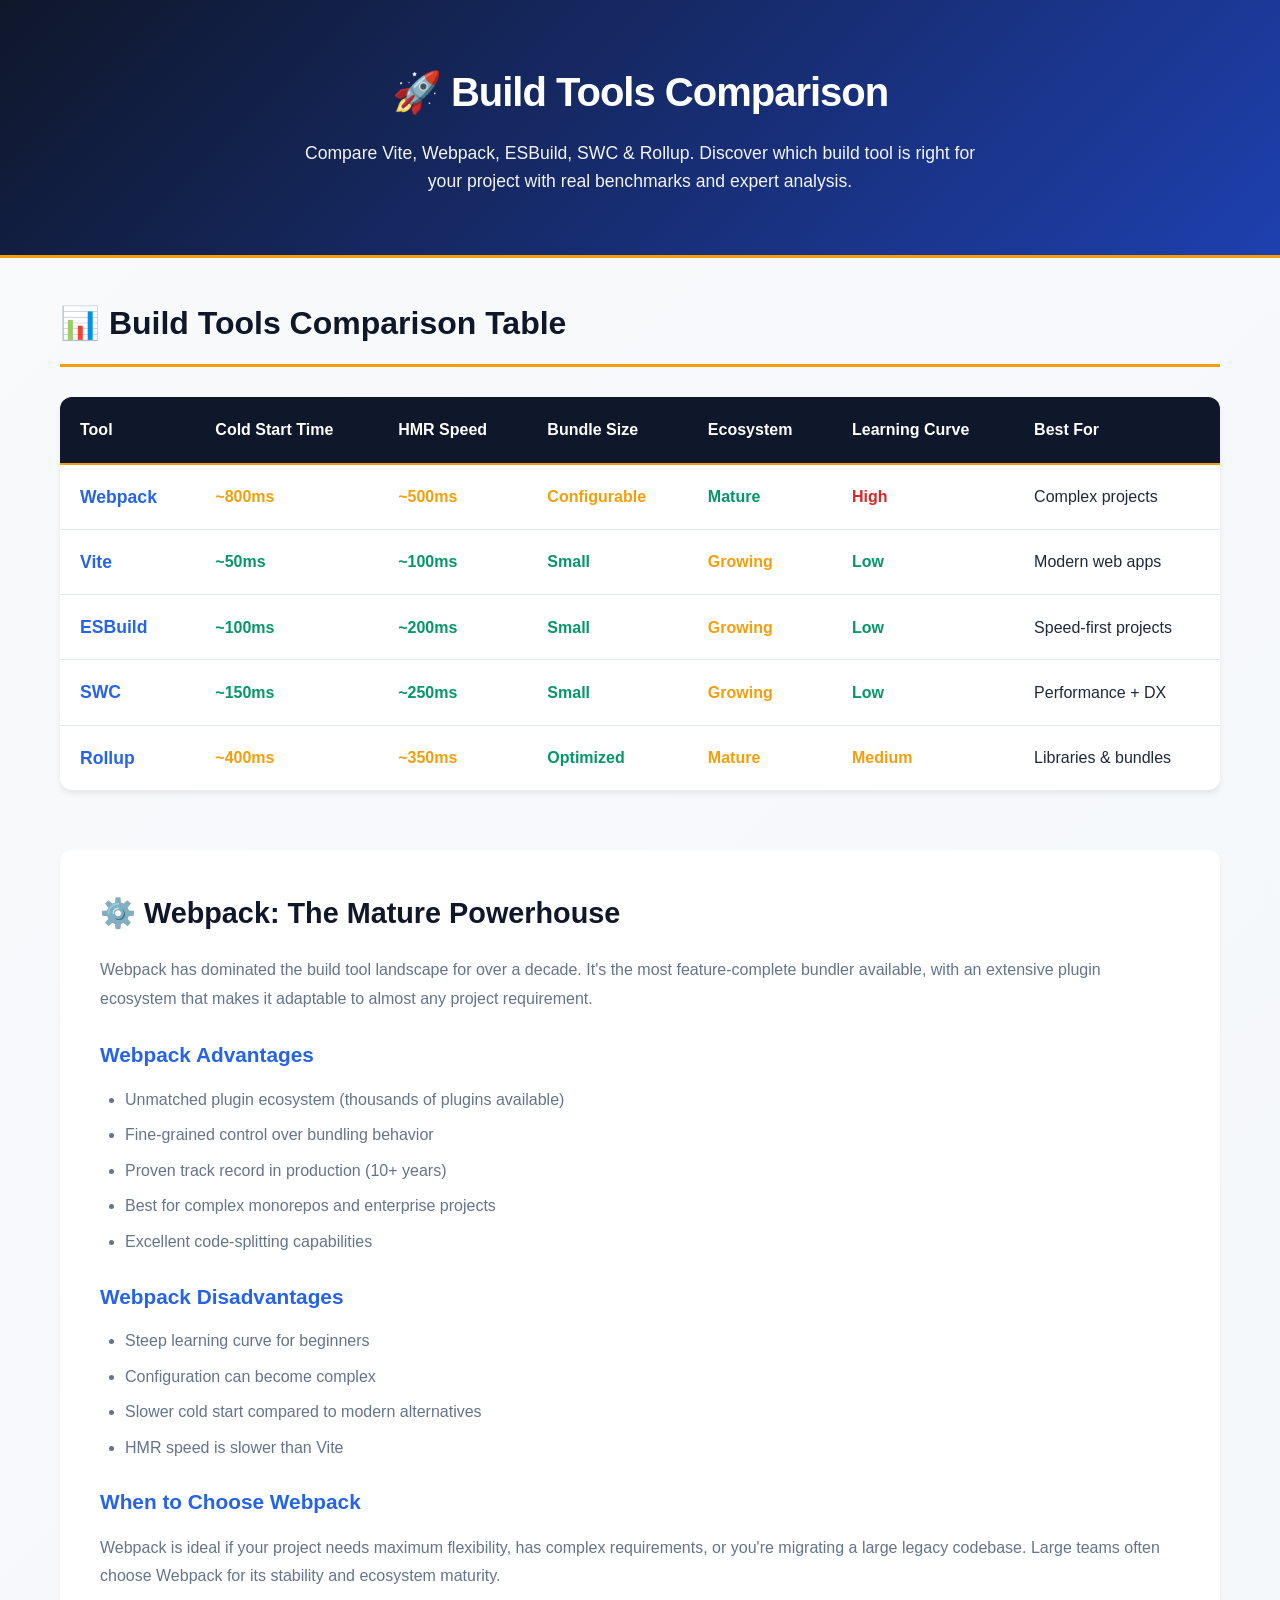
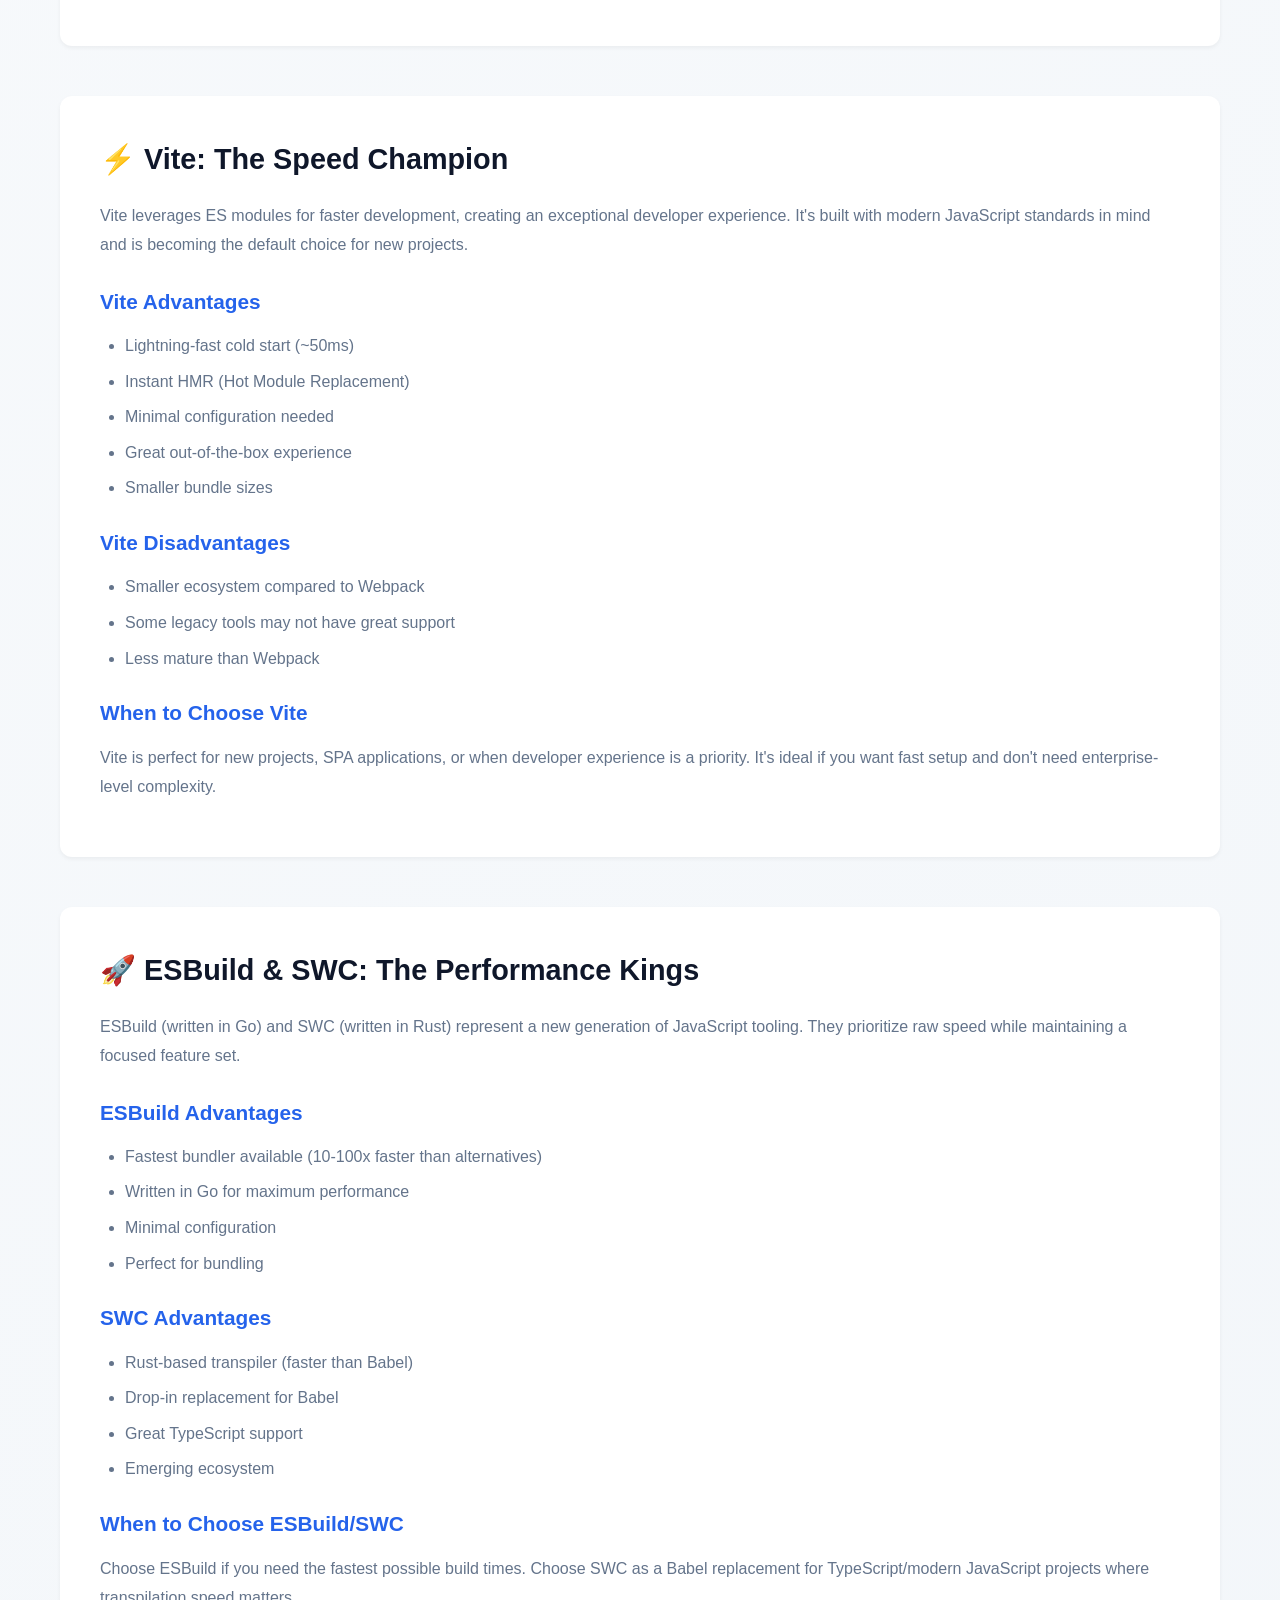
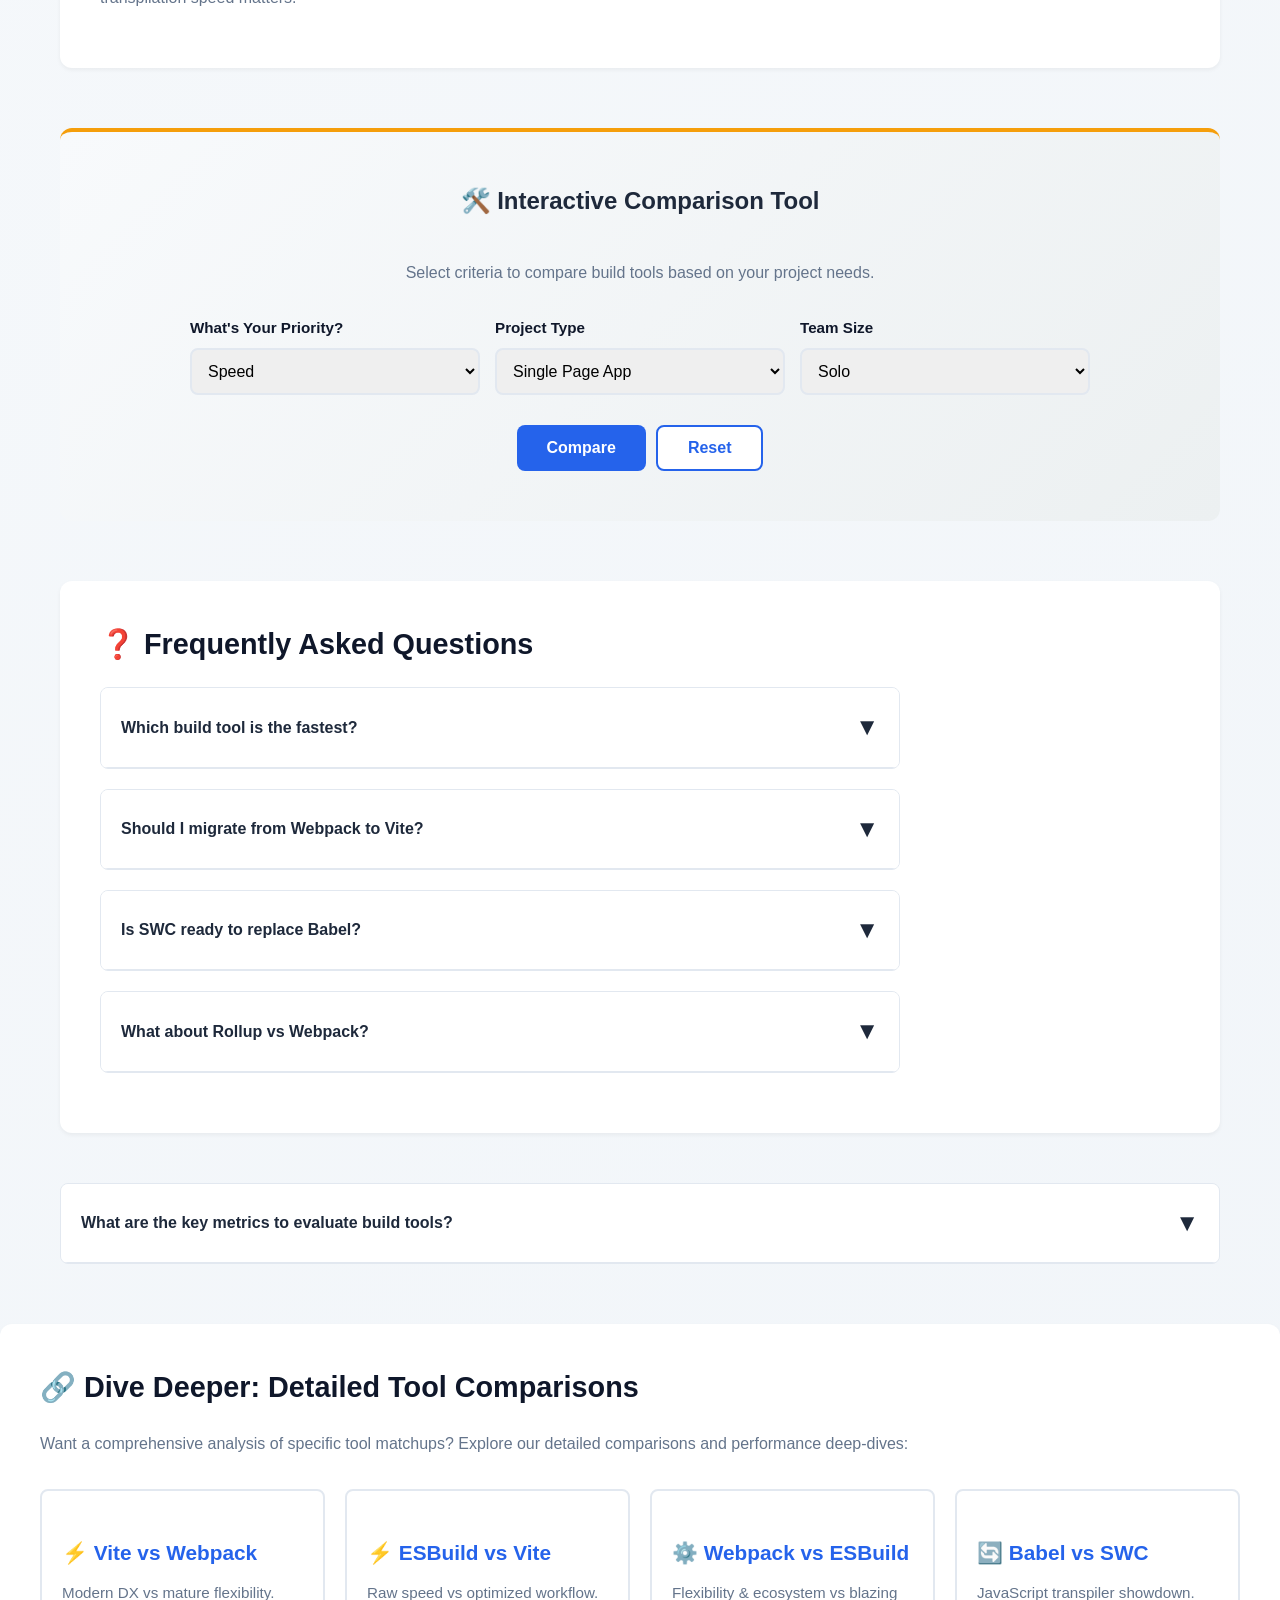
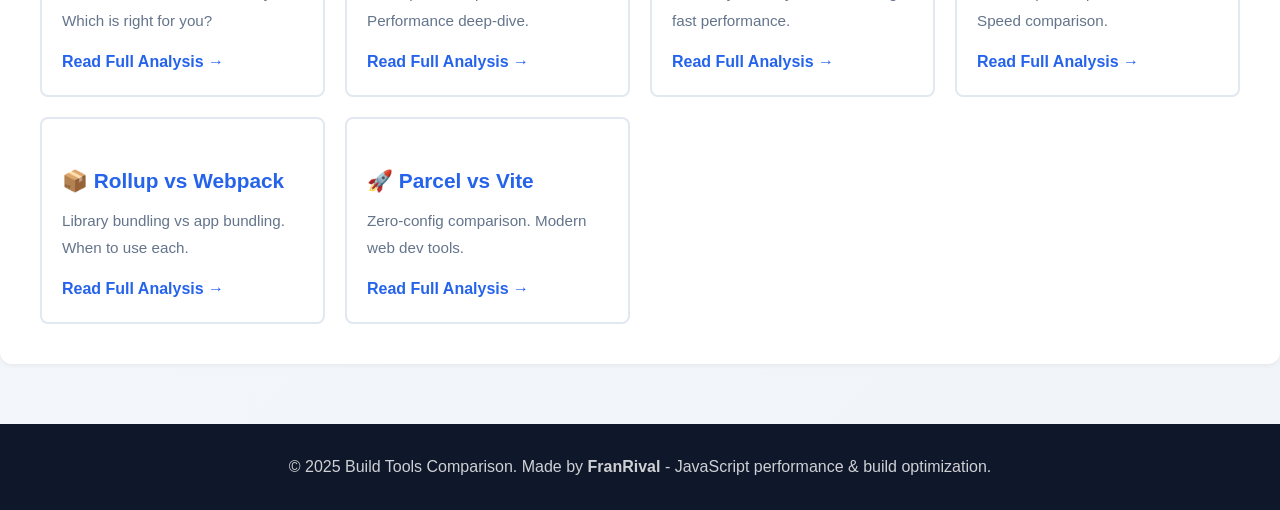
==== commit 73c9457f: "Actualizar index.html" ====
--- a/index.html
+++ b/index.html
@@ -19,7 +19,7 @@
             box-sizing: border-box;
         }
 
-```
+
     :root {
         --primary: #2563eb;
         --secondary: #1e40af;
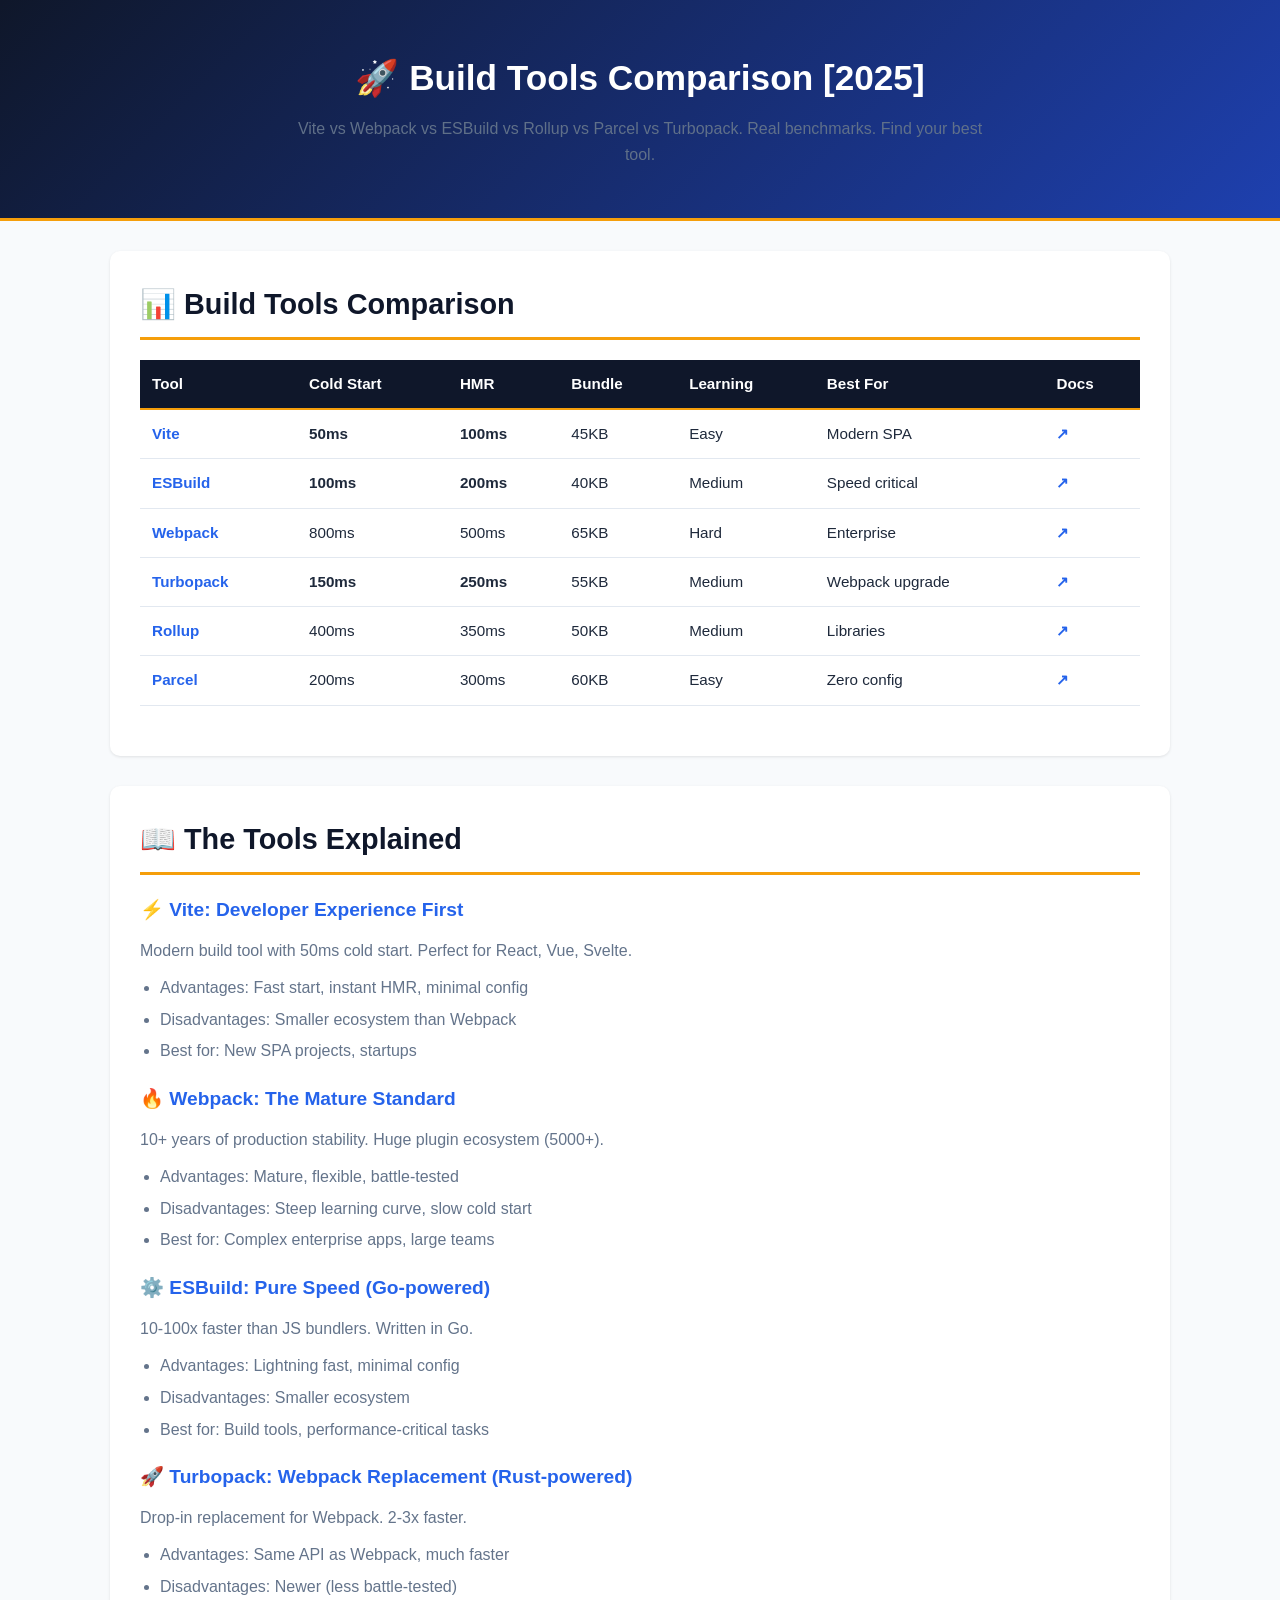
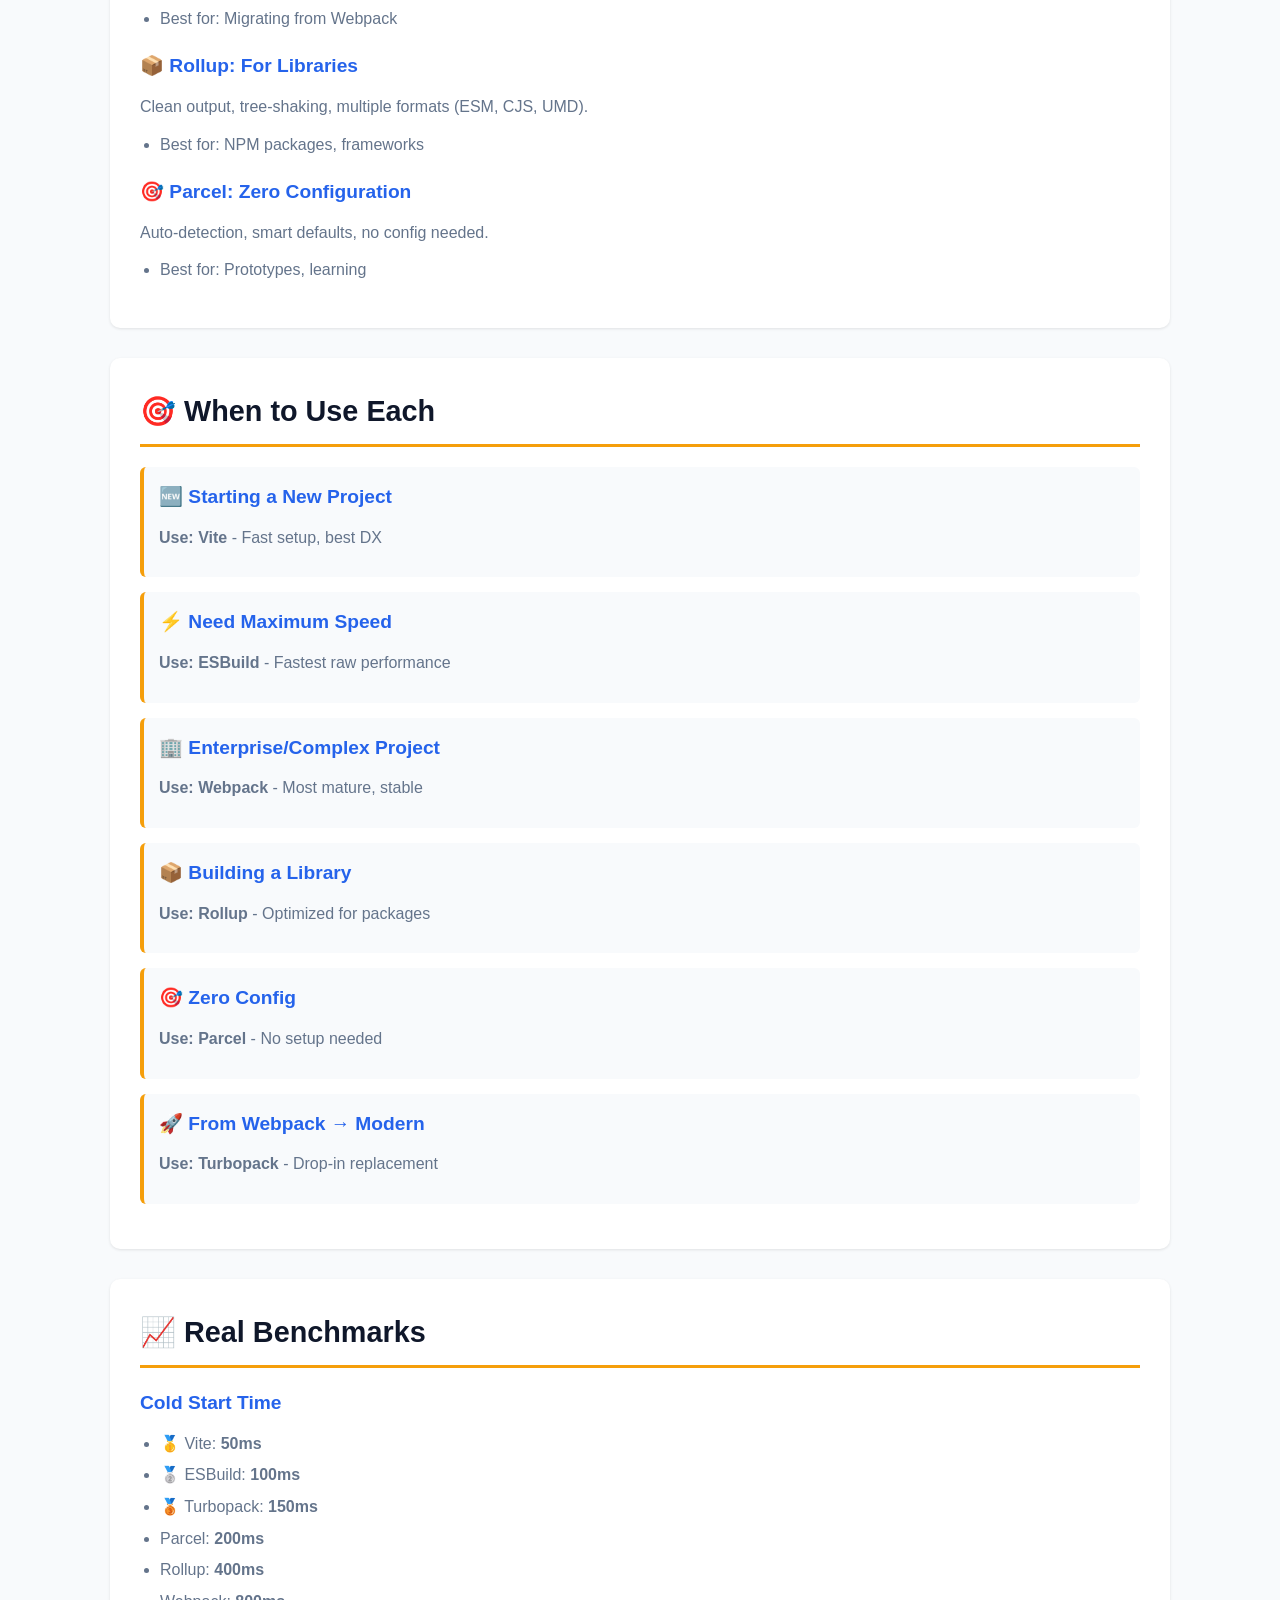
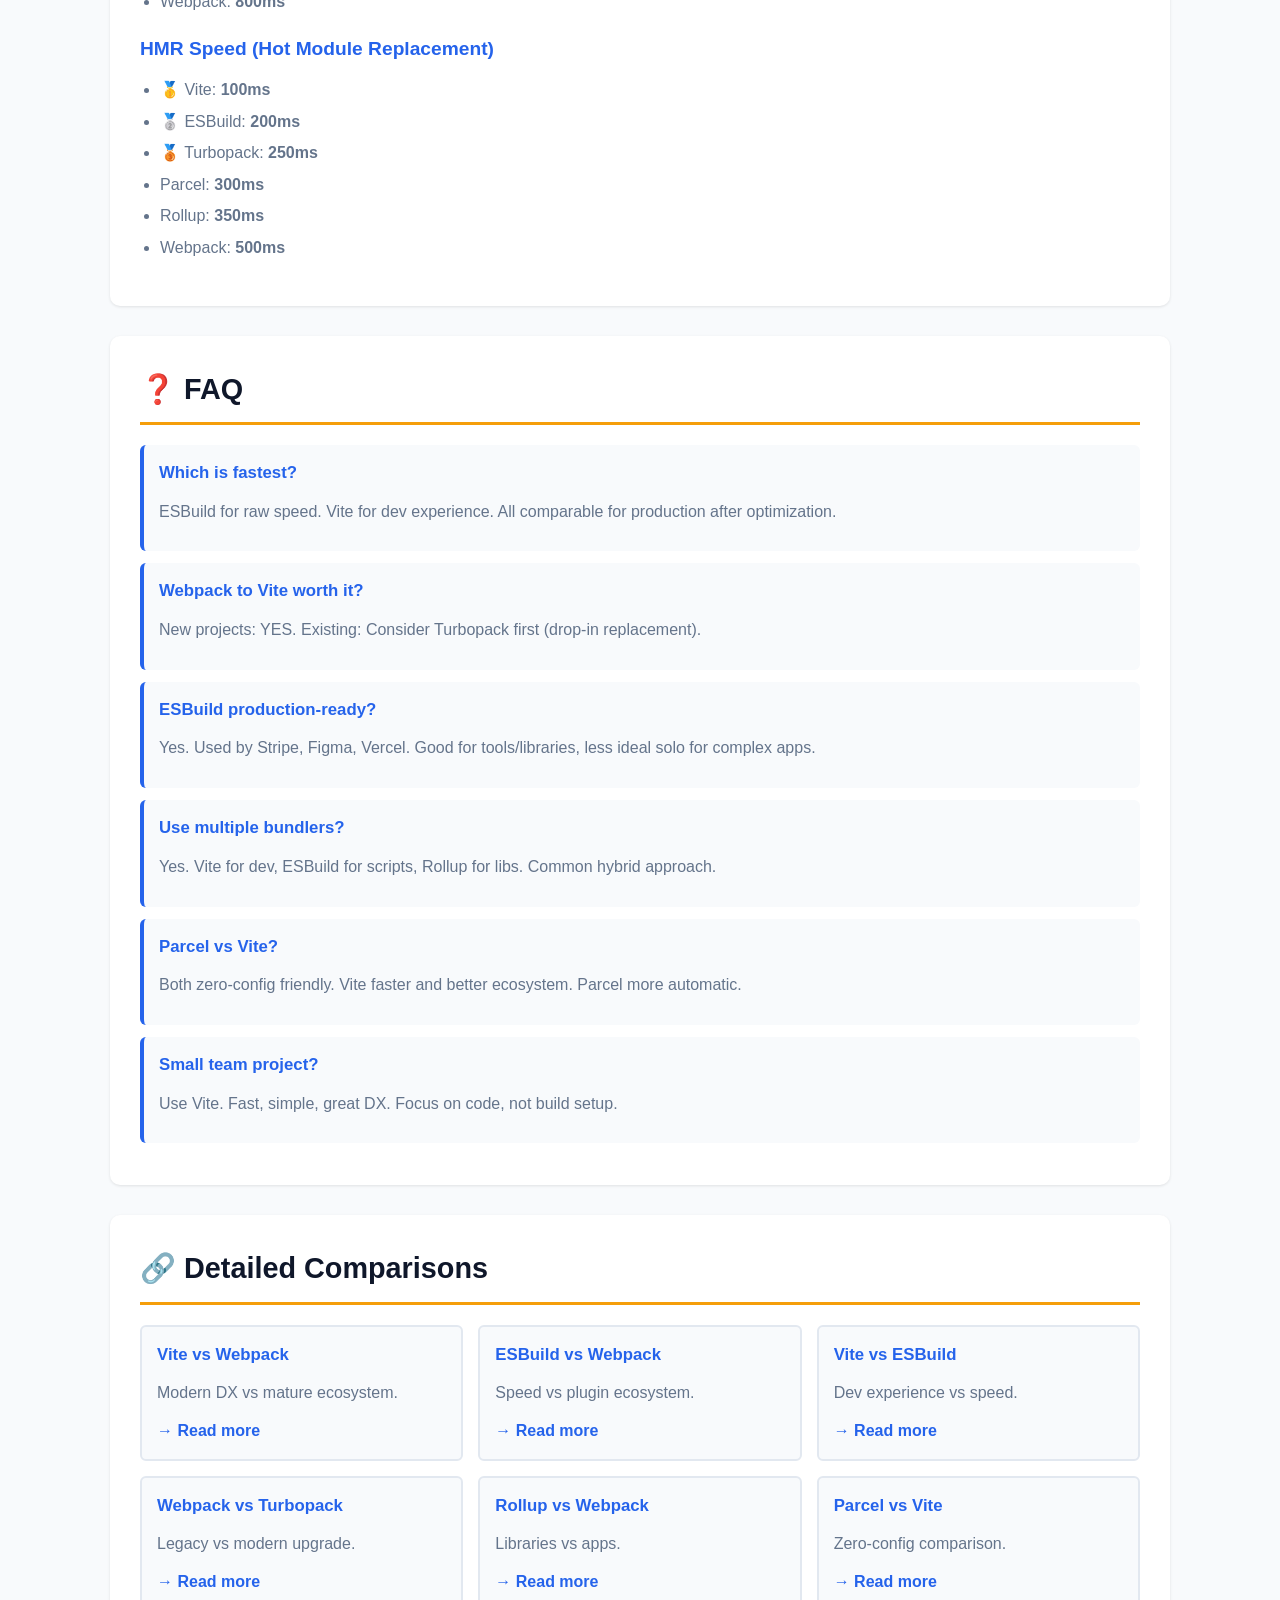
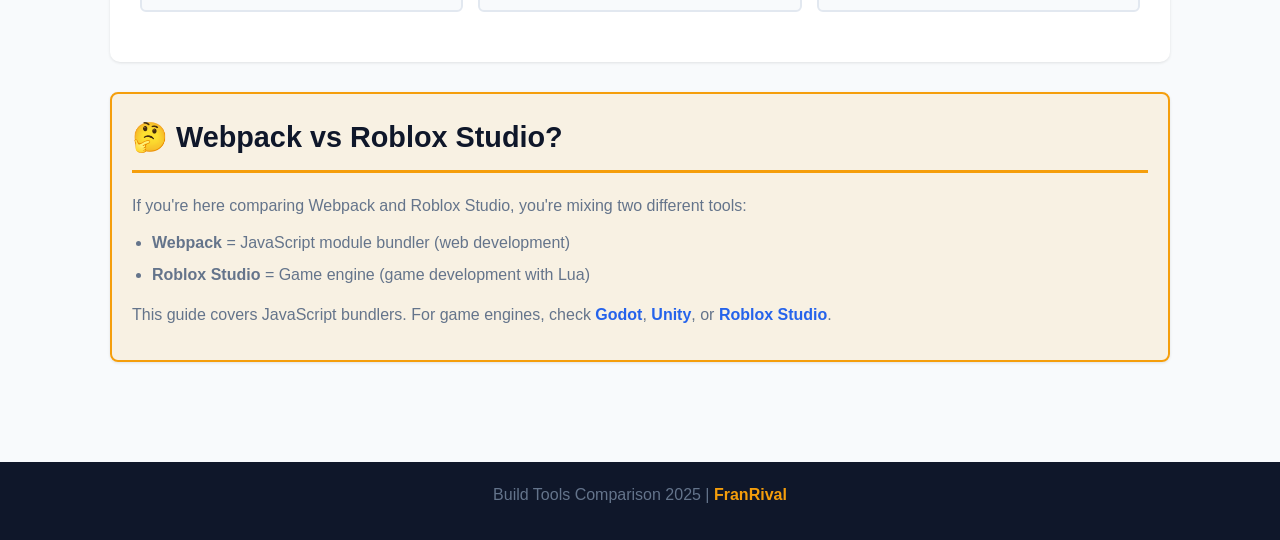
==== commit f56616e8: "Actualizar index.html" ====
--- a/index.html
+++ b/index.html
@@ -4,797 +4,360 @@
 <head>
     <meta charset="UTF-8">
     <meta name="viewport" content="width=device-width, initial-scale=1.0">
-    <title>Vite vs Webpack vs ESBuild: Modern Build Tools Comparison [2025]</title>
-    <meta name="description" content="Compare Vite, Webpack, ESBuild, SWC & Rollup. See speed benchmarks, bundle size, dev experience & ecosystem. Interactive tool included.">
-    <meta name="keywords" content="vite vs webpack, esbuild vs webpack, swc vs webpack, build tools comparison, webpack vs rollup, javascript bundlers, build tool benchmark">
-    <meta name="author" content="FranRival">
-    <meta name="robots" content="index, follow">
-    <meta property="og:title" content="Build Tools Comparison: Vite vs Webpack vs ESBuild">
-    <meta property="og:description" content="Compare modern JavaScript build tools with speed benchmarks and interactive tool.">
-    <meta property="og:type" content="article">
+    <title>Vite vs Webpack vs ESBuild: Build Tools Comparison [2025]</title>
+    <meta name="description" content="Compare Vite, Webpack, ESBuild, Rollup, Parcel & Turbopack. Real benchmarks, when to use each bundler.">
+    <meta name="keywords" content="vite vs webpack, esbuild vs webpack, build tools comparison, javascript bundlers, webpack alternatives, bundler comparison 2025">
+    <script type="application/ld+json">
+    {"@context": "https://schema.org", "@type": "ComparisonChart", "name": "Build Tools Comparison"}
+    </script>
     <style>
-        * {
-            margin: 0;
-            padding: 0;
-            box-sizing: border-box;
+        * { margin: 0; padding: 0; box-sizing: border-box; }
+        :root {
+            --primary: #2563eb;
+            --dark: #0f172a;
+            --accent: #f59e0b;
+            --light: #f8fafc;
+            --border: #e2e8f0;
+            --text: #1e293b;
+            --gray: #64748b;
         }
-
-
-    :root {
-        --primary: #2563eb;
-        --secondary: #1e40af;
-        --accent: #f59e0b;
-        --dark: #0f172a;
-        --light: #f8fafc;
-        --border: #e2e8f0;
-        --text-primary: #1e293b;
-        --text-secondary: #64748b;
-    }
-
-    body {
-        font-family: -apple-system, BlinkMacSystemFont, 'Segoe UI', Roboto, 'Helvetica Neue', Arial, sans-serif;
-        color: var(--text-primary);
-        line-height: 1.6;
-        background: linear-gradient(135deg, #f8fafc 0%, #f1f5f9 100%);
-    }
-
-    /* ============ HEADER ============ */
-    header {
-        background: linear-gradient(135deg, var(--dark) 0%, var(--secondary) 100%);
-        color: white;
-        padding: 60px 20px;
-        text-align: center;
-        border-bottom: 3px solid var(--accent);
-    }
-
-    header h1 {
-        font-size: 2.5rem;
-        margin-bottom: 15px;
-        font-weight: 800;
-        letter-spacing: -1px;
-    }
-
-    header p {
-        font-size: 1.1rem;
-        opacity: 0.95;
-        max-width: 700px;
-        margin: 0 auto;
-    }
-
-    /* ============ CONTAINER ============ */
-    .container {
-        max-width: 1200px;
-        margin: 0 auto;
-        padding: 40px 20px;
-    }
-
-    /* ============ TABLE COMPARATIVA ============ */
-    .comparison-table-section {
-        margin-bottom: 60px;
-    }
-
-    .comparison-table-section h2 {
-        font-size: 2rem;
-        margin-bottom: 30px;
-        color: var(--dark);
-        border-bottom: 3px solid var(--accent);
-        padding-bottom: 15px;
-    }
-
-    .table-wrapper {
-        overflow-x: auto;
-        background: white;
-        border-radius: 12px;
-        box-shadow: 0 4px 6px rgba(0, 0, 0, 0.07);
-    }
-
-    table {
-        width: 100%;
-        border-collapse: collapse;
-    }
-
-    th {
-        background: var(--dark);
-        color: white;
-        padding: 20px;
-        text-align: left;
-        font-weight: 600;
-        border-bottom: 2px solid var(--accent);
-    }
-
-    td {
-        padding: 18px 20px;
-        border-bottom: 1px solid var(--border);
-    }
-
-    tr:hover {
-        background: #f9fafb;
-    }
-
-    tr:last-child td {
-        border-bottom: none;
-    }
-
-    .tool-name {
-        font-weight: 700;
-        color: var(--primary);
-        font-size: 1.1rem;
-    }
-
-    .score-high {
-        color: #059669;
-        font-weight: 600;
-    }
-
-    .score-medium {
-        color: #f59e0b;
-        font-weight: 600;
-    }
-
-    .score-low {
-        color: #dc2626;
-        font-weight: 600;
-    }
-
-    /* ============ CONTENT SECTIONS ============ */
-    section {
-        margin-bottom: 50px;
-        background: white;
-        padding: 40px;
-        border-radius: 12px;
-        box-shadow: 0 2px 4px rgba(0, 0, 0, 0.05);
-    }
-
-    section h2 {
-        font-size: 1.8rem;
-        color: var(--dark);
-        margin-bottom: 20px;
-        display: flex;
-        align-items: center;
-        gap: 10px;
-    }
-
-    section h3 {
-        font-size: 1.3rem;
-        color: var(--primary);
-        margin-top: 25px;
-        margin-bottom: 15px;
-    }
-
-    section p {
-        color: var(--text-secondary);
-        margin-bottom: 15px;
-        line-height: 1.8;
-    }
-
-    section ul {
-        margin-left: 25px;
-        margin-bottom: 20px;
-    }
-
-    section ul li {
-        margin-bottom: 10px;
-        color: var(--text-secondary);
-    }
-
-    /* ============ WEBTOOL INTERACTIVA ============ */
-    .tool-section {
-        background: linear-gradient(135deg, var(--light) 0%, #ecf0f1 100%);
-        padding: 50px 20px;
-        margin: 60px 0;
-        border-radius: 12px;
-        border-top: 4px solid var(--accent);
-    }
-
-    .tool-section h2 {
-        text-align: center;
-        margin-bottom: 40px;
-    }
-
-    .tool-container {
-        max-width: 900px;
-        margin: 0 auto;
-    }
-
-    .tool-controls {
-        display: grid;
-        grid-template-columns: repeat(auto-fit, minmax(200px, 1fr));
-        gap: 15px;
-        margin-bottom: 30px;
-    }
-
-    .control-group {
-        display: flex;
-        flex-direction: column;
-    }
-
-    .control-group label {
-        font-weight: 600;
-        color: var(--dark);
-        margin-bottom: 8px;
-        font-size: 0.95rem;
-    }
-
-    .control-group select,
-    .control-group input {
-        padding: 12px;
-        border: 2px solid var(--border);
-        border-radius: 8px;
-        font-size: 1rem;
-        transition: all 0.3s ease;
-    }
-
-    .control-group select:focus,
-    .control-group input:focus {
-        outline: none;
-        border-color: var(--primary);
-        box-shadow: 0 0 0 3px rgba(37, 99, 235, 0.1);
-    }
-
-    .button-group {
-        display: flex;
-        gap: 10px;
-        justify-content: center;
-    }
-
-    button {
-        padding: 12px 30px;
-        font-size: 1rem;
-        font-weight: 600;
-        border: none;
-        border-radius: 8px;
-        cursor: pointer;
-        transition: all 0.3s ease;
-    }
-
-    .btn-primary {
-        background: var(--primary);
-        color: white;
-    }
-
-    .btn-primary:hover {
-        background: var(--secondary);
-        transform: translateY(-2px);
-        box-shadow: 0 6px 12px rgba(37, 99, 235, 0.3);
-    }
-
-    .btn-secondary {
-        background: white;
-        color: var(--primary);
-        border: 2px solid var(--primary);
-    }
-
-    .btn-secondary:hover {
-        background: var(--primary);
-        color: white;
-    }
-
-    .tool-results {
-        margin-top: 30px;
-        background: white;
-        padding: 30px;
-        border-radius: 8px;
-        border-left: 4px solid var(--accent);
-    }
-
-    .result-item {
-        margin-bottom: 20px;
-        padding-bottom: 20px;
-        border-bottom: 1px solid var(--border);
-    }
-
-    .result-item:last-child {
-        border-bottom: none;
-        margin-bottom: 0;
-        padding-bottom: 0;
-    }
-
-    .result-label {
-        font-weight: 600;
-        color: var(--dark);
-        margin-bottom: 8px;
-    }
-
-    .result-value {
-        color: var(--primary);
-        font-size: 1.1rem;
-        font-weight: 600;
-    }
-
-    /* ============ FAQ ============ */
-    .faq-container {
-        max-width: 800px;
-    }
-
-    .faq-item {
-        margin-bottom: 20px;
-        border: 1px solid var(--border);
-        border-radius: 8px;
-        overflow: hidden;
-    }
-
-    .faq-question {
-        padding: 20px;
-        background: white;
-        cursor: pointer;
-        font-weight: 600;
-        display: flex;
-        justify-content: space-between;
-        align-items: center;
-        transition: all 0.3s ease;
-        user-select: none;
-    }
-
-    .faq-question:hover {
-        background: var(--light);
-        color: var(--primary);
-    }
-
-    .faq-icon {
-        font-size: 1.5rem;
-        transition: transform 0.3s ease;
-    }
-
-    .faq-item.active .faq-icon {
-        transform: rotate(180deg);
-    }
-
-    .faq-answer {
-        max-height: 0;
-        overflow: hidden;
-        transition: max-height 0.3s ease;
-        background: var(--light);
-        border-top: 1px solid var(--border);
-    }
-
-    .faq-item.active .faq-answer {
-        max-height: 500px;
-        padding: 20px;
-    }
-
-    /* ============ FOOTER ============ */
-    footer {
-        background: var(--dark);
-        color: white;
-        text-align: center;
-        padding: 30px;
-        margin-top: 60px;
-    }
-
-    footer p {
-        margin: 0;
-        opacity: 0.8;
-    }
-
-    /* ============ RESPONSIVE ============ */
+        body {
+            font-family: -apple-system, BlinkMacSystemFont, 'Segoe UI', Roboto, sans-serif;
+            color: var(--text);
+            line-height: 1.6;
+            background: #f8fafc;
+        }
+        header {
+            background: linear-gradient(135deg, var(--dark) 0%, #1e40af 100%);
+            color: white;
+            padding: 50px 20px;
+            text-align: center;
+            border-bottom: 3px solid var(--accent);
+        }
+        header h1 { font-size: 2.2rem; margin-bottom: 10px; font-weight: 800; }
+        header p { font-size: 1rem; opacity: 0.95; max-width: 700px; margin: 0 auto; }
+        .container { max-width: 1100px; margin: 0 auto; padding: 30px 20px; }
+        section { background: white; border-radius: 10px; padding: 30px; margin-bottom: 30px; box-shadow: 0 1px 3px rgba(0,0,0,0.1); }
+        h2 { font-size: 1.8rem; margin: 0 0 20px 0; color: var(--dark); border-bottom: 3px solid var(--accent); padding-bottom: 10px; }
+        h3 { font-size: 1.2rem; margin: 20px 0 12px 0; color: var(--primary); }
+        ul, ol { margin-left: 20px; margin-bottom: 15px; }
+        li { margin-bottom: 6px; color: var(--gray); }
+        p { margin-bottom: 12px; color: var(--gray); }
+        a { color: var(--primary); text-decoration: none; font-weight: 600; }
+        a:hover { text-decoration: underline; }
+
+
+    /* TABLE */
+    .table-wrapper { overflow-x: auto; margin: 20px 0; }
+    table { width: 100%; border-collapse: collapse; font-size: 0.95rem; }
+    th { background: var(--dark); color: white; padding: 12px; text-align: left; font-weight: 600; border-bottom: 2px solid var(--accent); }
+    td { padding: 12px; border-bottom: 1px solid var(--border); }
+    tr:hover { background: var(--light); }
+    .tool-name { font-weight: 700; color: var(--primary); }
+    
+    /* BOXES */
+    .scenario { background: var(--light); border-left: 4px solid var(--accent); padding: 15px; margin: 15px 0; border-radius: 6px; }
+    .scenario h3 { margin-top: 0; }
+    .faq-item { background: var(--light); border-left: 4px solid var(--primary); padding: 15px; margin: 12px 0; border-radius: 6px; }
+    .faq-item h3 { margin-top: 0; font-size: 1.05rem; }
+    
+    /* CARDS */
+    .cards { display: grid; grid-template-columns: repeat(auto-fit, minmax(250px, 1fr)); gap: 15px; margin: 20px 0; }
+    .card { background: var(--light); border: 2px solid var(--border); border-radius: 6px; padding: 15px; }
+    .card:hover { border-color: var(--primary); }
+    .card h3 { margin-top: 0; font-size: 1.05rem; }
+    
+    .bonus-note { background: rgba(245, 158, 11, 0.1); border: 2px solid var(--accent); border-radius: 8px; padding: 20px; margin: 30px 0; }
+    
+    footer { background: var(--dark); color: white; text-align: center; padding: 20px; margin-top: 40px; }
+    footer a { color: var(--accent); }
+    
     @media (max-width: 768px) {
-        header h1 {
-            font-size: 1.8rem;
-        }
-
-        header p {
-            font-size: 1rem;
-        }
-
-        section {
-            padding: 25px;
-        }
-
-        section h2 {
-            font-size: 1.4rem;
-        }
-
-        .tool-controls {
-            grid-template-columns: 1fr;
-        }
-
-        th, td {
-            padding: 12px;
-            font-size: 0.9rem;
-        }
-    }
-
-    /* ============ ANIMATIONS ============ */
-    @keyframes slideIn {
-        from {
-            opacity: 0;
-            transform: translateY(20px);
-        }
-        to {
-            opacity: 1;
-            transform: translateY(0);
-        }
-    }
-
-    section {
-        animation: slideIn 0.6s ease-out;
-    }
-
-    .tool-results {
-        animation: slideIn 0.4s ease-out;
+        header h1 { font-size: 1.5rem; }
+        h2 { font-size: 1.3rem; }
+        section { padding: 20px; }
+        table { font-size: 0.85rem; }
+        th, td { padding: 8px; }
     }
 </style>
 
 
 </head>
 <body>
-    <!-- HEADER -->
     <header>
-        <h1>🚀 Build Tools Comparison</h1>
-        <p>Compare Vite, Webpack, ESBuild, SWC & Rollup. Discover which build tool is right for your project with real benchmarks and expert analysis.</p>
+        <h1>🚀 Build Tools Comparison [2025]</h1>
+        <p>Vite vs Webpack vs ESBuild vs Rollup vs Parcel vs Turbopack. Real benchmarks. Find your best tool.</p>
     </header>
 
 
-<!-- MAIN CONTENT -->
 <div class="container">
-    <!-- TABLA COMPARATIVA -->
-    <div class="comparison-table-section">
-        <h2>📊 Build Tools Comparison Table</h2>
+    <!-- 1. TABLA COMPARATIVA -->
+    <section>
+        <h2>📊 Build Tools Comparison</h2>
         <div class="table-wrapper">
             <table>
-                <thead>
-                    <tr>
-                        <th>Tool</th>
-                        <th>Cold Start Time</th>
-                        <th>HMR Speed</th>
-                        <th>Bundle Size</th>
-                        <th>Ecosystem</th>
-                        <th>Learning Curve</th>
-                        <th>Best For</th>
-                    </tr>
-                </thead>
-                <tbody>
-                    <tr>
-                        <td class="tool-name">Webpack</td>
-                        <td class="score-medium">~800ms</td>
-                        <td class="score-medium">~500ms</td>
-                        <td class="score-medium">Configurable</td>
-                        <td class="score-high">Mature</td>
-                        <td class="score-low">High</td>
-                        <td>Complex projects</td>
-                    </tr>
-                    <tr>
-                        <td class="tool-name">Vite</td>
-                        <td class="score-high">~50ms</td>
-                        <td class="score-high">~100ms</td>
-                        <td class="score-high">Small</td>
-                        <td class="score-medium">Growing</td>
-                        <td class="score-high">Low</td>
-                        <td>Modern web apps</td>
-                    </tr>
-                    <tr>
-                        <td class="tool-name">ESBuild</td>
-                        <td class="score-high">~100ms</td>
-                        <td class="score-high">~200ms</td>
-                        <td class="score-high">Small</td>
-                        <td class="score-medium">Growing</td>
-                        <td class="score-high">Low</td>
-                        <td>Speed-first projects</td>
-                    </tr>
-                    <tr>
-                        <td class="tool-name">SWC</td>
-                        <td class="score-high">~150ms</td>
-                        <td class="score-high">~250ms</td>
-                        <td class="score-high">Small</td>
-                        <td class="score-medium">Growing</td>
-                        <td class="score-high">Low</td>
-                        <td>Performance + DX</td>
-                    </tr>
-                    <tr>
-                        <td class="tool-name">Rollup</td>
-                        <td class="score-medium">~400ms</td>
-                        <td class="score-medium">~350ms</td>
-                        <td class="score-high">Optimized</td>
-                        <td class="score-medium">Mature</td>
-                        <td class="score-medium">Medium</td>
-                        <td>Libraries & bundles</td>
-                    </tr>
-                </tbody>
+                <tr>
+                    <th>Tool</th>
+                    <th>Cold Start</th>
+                    <th>HMR</th>
+                    <th>Bundle</th>
+                    <th>Learning</th>
+                    <th>Best For</th>
+                    <th>Docs</th>
+                </tr>
+                <tr>
+                    <td class="tool-name">Vite</td>
+                    <td><strong>50ms</strong></td>
+                    <td><strong>100ms</strong></td>
+                    <td>45KB</td>
+                    <td>Easy</td>
+                    <td>Modern SPA</td>
+                    <td><a href="https://vitejs.dev" target="_blank">↗</a></td>
+                </tr>
+                <tr>
+                    <td class="tool-name">ESBuild</td>
+                    <td><strong>100ms</strong></td>
+                    <td><strong>200ms</strong></td>
+                    <td>40KB</td>
+                    <td>Medium</td>
+                    <td>Speed critical</td>
+                    <td><a href="https://esbuild.github.io" target="_blank">↗</a></td>
+                </tr>
+                <tr>
+                    <td class="tool-name">Webpack</td>
+                    <td>800ms</td>
+                    <td>500ms</td>
+                    <td>65KB</td>
+                    <td>Hard</td>
+                    <td>Enterprise</td>
+                    <td><a href="https://webpack.js.org" target="_blank">↗</a></td>
+                </tr>
+                <tr>
+                    <td class="tool-name">Turbopack</td>
+                    <td><strong>150ms</strong></td>
+                    <td><strong>250ms</strong></td>
+                    <td>55KB</td>
+                    <td>Medium</td>
+                    <td>Webpack upgrade</td>
+                    <td><a href="https://turbo.build" target="_blank">↗</a></td>
+                </tr>
+                <tr>
+                    <td class="tool-name">Rollup</td>
+                    <td>400ms</td>
+                    <td>350ms</td>
+                    <td>50KB</td>
+                    <td>Medium</td>
+                    <td>Libraries</td>
+                    <td><a href="https://rollupjs.org" target="_blank">↗</a></td>
+                </tr>
+                <tr>
+                    <td class="tool-name">Parcel</td>
+                    <td>200ms</td>
+                    <td>300ms</td>
+                    <td>60KB</td>
+                    <td>Easy</td>
+                    <td>Zero config</td>
+                    <td><a href="https://parceljs.org" target="_blank">↗</a></td>
+                </tr>
             </table>
         </div>
-    </div>
-
-    <!-- WEBPACK SECTION -->
-    <section>
-        <h2>⚙️ Webpack: The Mature Powerhouse</h2>
-        <p>Webpack has dominated the build tool landscape for over a decade. It's the most feature-complete bundler available, with an extensive plugin ecosystem that makes it adaptable to almost any project requirement.</p>
+    </section>
+
+    <!-- 2. CONTENIDO EDUCATIVO -->
+    <section>
+        <h2>📖 The Tools Explained</h2>
         
-        <h3>Webpack Advantages</h3>
-        <ul>
-            <li>Unmatched plugin ecosystem (thousands of plugins available)</li>
-            <li>Fine-grained control over bundling behavior</li>
-            <li>Proven track record in production (10+ years)</li>
-            <li>Best for complex monorepos and enterprise projects</li>
-            <li>Excellent code-splitting capabilities</li>
-        </ul>
-
-        <h3>Webpack Disadvantages</h3>
-        <ul>
-            <li>Steep learning curve for beginners</li>
-            <li>Configuration can become complex</li>
-            <li>Slower cold start compared to modern alternatives</li>
-            <li>HMR speed is slower than Vite</li>
-        </ul>
-
-        <h3>When to Choose Webpack</h3>
-        <p>Webpack is ideal if your project needs maximum flexibility, has complex requirements, or you're migrating a large legacy codebase. Large teams often choose Webpack for its stability and ecosystem maturity.</p>
-    </section>
-
-    <!-- VITE SECTION -->
-    <section>
-        <h2>⚡ Vite: The Speed Champion</h2>
-        <p>Vite leverages ES modules for faster development, creating an exceptional developer experience. It's built with modern JavaScript standards in mind and is becoming the default choice for new projects.</p>
-        
-        <h3>Vite Advantages</h3>
-        <ul>
-            <li>Lightning-fast cold start (~50ms)</li>
-            <li>Instant HMR (Hot Module Replacement)</li>
-            <li>Minimal configuration needed</li>
-            <li>Great out-of-the-box experience</li>
-            <li>Smaller bundle sizes</li>
-        </ul>
-
-        <h3>Vite Disadvantages</h3>
-        <ul>
-            <li>Smaller ecosystem compared to Webpack</li>
-            <li>Some legacy tools may not have great support</li>
-            <li>Less mature than Webpack</li>
-        </ul>
-
-        <h3>When to Choose Vite</h3>
-        <p>Vite is perfect for new projects, SPA applications, or when developer experience is a priority. It's ideal if you want fast setup and don't need enterprise-level complexity.</p>
-    </section>
-
-    <!-- ESBUILD & SWC SECTION -->
-    <section>
-        <h2>🚀 ESBuild & SWC: The Performance Kings</h2>
-        <p>ESBuild (written in Go) and SWC (written in Rust) represent a new generation of JavaScript tooling. They prioritize raw speed while maintaining a focused feature set.</p>
-        
-        <h3>ESBuild Advantages</h3>
-        <ul>
-            <li>Fastest bundler available (10-100x faster than alternatives)</li>
-            <li>Written in Go for maximum performance</li>
-            <li>Minimal configuration</li>
-            <li>Perfect for bundling</li>
-        </ul>
-
-        <h3>SWC Advantages</h3>
-        <ul>
-            <li>Rust-based transpiler (faster than Babel)</li>
-            <li>Drop-in replacement for Babel</li>
-            <li>Great TypeScript support</li>
-            <li>Emerging ecosystem</li>
-        </ul>
-
-        <h3>When to Choose ESBuild/SWC</h3>
-        <p>Choose ESBuild if you need the fastest possible build times. Choose SWC as a Babel replacement for TypeScript/modern JavaScript projects where transpilation speed matters.</p>
-    </section>
-
-    <!-- WEBTOOL INTERACTIVA -->
-    <div class="tool-section">
-        <div class="tool-container">
-            <h2>🛠️ Interactive Comparison Tool</h2>
-            <p style="text-align: center; color: var(--text-secondary); margin-bottom: 30px;">Select criteria to compare build tools based on your project needs.</p>
-            
-            <div class="tool-controls">
-                <div class="control-group">
-                    <label for="priority">What's Your Priority?</label>
-                    <select id="priority">
-                        <option value="speed">Speed</option>
-                        <option value="ecosystem">Ecosystem</option>
-                        <option value="ease">Ease of Use</option>
-                        <option value="flexibility">Flexibility</option>
-                    </select>
-                </div>
-                <div class="control-group">
-                    <label for="projectType">Project Type</label>
-                    <select id="projectType">
-                        <option value="spa">Single Page App</option>
-                        <option value="library">Library</option>
-                        <option value="monorepo">Monorepo</option>
-                        <option value="legacy">Legacy Project</option>
-                    </select>
-                </div>
-                <div class="control-group">
-                    <label for="teamSize">Team Size</label>
-                    <select id="teamSize">
-                        <option value="solo">Solo</option>
-                        <option value="small">Small (2-5)</option>
-                        <option value="medium">Medium (5-20)</option>
-                        <option value="large">Large (20+)</option>
-                    </select>
-                </div>
-            </div>
-
-            <div class="button-group">
-                <button class="btn-primary" onclick="compareTools()">Compare</button>
-                <button class="btn-secondary" onclick="resetTool()">Reset</button>
-            </div>
-
-            <div id="toolResults" class="tool-results" style="display: none;">
-                <div class="result-item">
-                    <div class="result-label">Top Recommendation:</div>
-                    <div class="result-value" id="recommendation">Select criteria to see recommendations</div>
-                </div>
-                <div class="result-item">
-                    <div class="result-label">Score:</div>
-                    <div class="result-value" id="score">-</div>
-                </div>
-                <div class="result-item">
-                    <div class="result-label">Why This Choice:</div>
-                    <div id="reason" style="color: var(--text-secondary); margin-top: 10px;">-</div>
-                </div>
-            </div>
-        </div>
-    </div>
-
-    <!-- FAQ SECTION -->
-    <section>
-        <h2>❓ Frequently Asked Questions</h2>
-        <div class="faq-container">
-            <div class="faq-item">
-                <div class="faq-question" onclick="toggleFaq(this)">
-                    <span>Which build tool is the fastest?</span>
-                    <span class="faq-icon">▼</span>
-                </div>
-                <div class="faq-answer">
-                    <p>ESBuild is the fastest bundler available (10-100x faster than alternatives). However, Vite provides the best overall developer experience with fast cold starts. For most projects, the difference in build time is negligible after optimization.</p>
-                </div>
-            </div>
-
-            <div class="faq-item">
-                <div class="faq-question" onclick="toggleFaq(this)">
-                    <span>Should I migrate from Webpack to Vite?</span>
-                    <span class="faq-icon">▼</span>
-                </div>
-                <div class="faq-answer">
-                    <p>If you're starting a new project, Vite is an excellent choice. For existing Webpack projects, migration may not be worth it unless you're experiencing significant performance issues. Evaluate based on your specific needs and team expertise.</p>
-                </div>
-            </div>
-
-            <div class="faq-item">
-                <div class="faq-question" onclick="toggleFaq(this)">
-                    <span>Is SWC ready to replace Babel?</span>
-                    <span class="faq-icon">▼</span>
-                </div>
-                <div class="faq-answer">
-                    <p>SWC is significantly faster than Babel and has good TypeScript support. However, Babel has a larger ecosystem. SWC is a solid choice for new projects, while Babel remains the safer option for complex setups.</p>
-                </div>
-            </div>
-
-            <div class="faq-item">
-                <div class="faq-question" onclick="toggleFaq(this)">
-                    <span>What about Rollup vs Webpack?</span>
-                    <span class="faq-icon">▼</span>
-                </div>
-                <div class="faq-answer">
-                    <p>Rollup is optimized for bundling libraries with minimal overhead. Webpack is better for complex applications. For most library projects, Rollup is the better choice due to cleaner output and easier configuration.</p>
-                </div>
-            </section>
-
-            <div class="faq-item">
-                <div class="faq-question" onclick="toggleFaq(this)">
-                    <span>What are the key metrics to evaluate build tools?</span>
-                    <span class="faq-icon">▼</span>
-                </div>
-                <div class="faq-answer">
-                    <p>Key metrics include: cold start time (development), HMR speed (hot reload), bundle size (production), plugin ecosystem (extensibility), learning curve (team adoption), and community support (long-term viability).</p>
-                </div>
-            </div>
-        </div>
-    </section>
-
-    <!-- DETAILED COMPARISONS SECTION -->
-    <section>
-        <h2>🔗 Dive Deeper: Detailed Tool Comparisons</h2>
-        <p>Want a comprehensive analysis of specific tool matchups? Explore our detailed comparisons and performance deep-dives:</p>
-        
-        <div style="display: grid; grid-template-columns: repeat(auto-fit, minmax(280px, 1fr)); gap: 20px; margin-top: 30px;">
-            
-            <div style="border: 2px solid var(--border); border-radius: 8px; padding: 20px; transition: all 0.3s ease;">
-                <h3 style="color: var(--primary); margin-bottom: 10px;">⚡ Vite vs Webpack</h3>
-                <p style="color: var(--text-secondary); margin-bottom: 15px; font-size: 0.95rem;">Modern DX vs mature flexibility. Which is right for you?</p>
-                <a href="./vite-webpack/" style="color: var(--primary); text-decoration: none; font-weight: 600;">Read Full Analysis →</a>
-            </div>
-
-            <div style="border: 2px solid var(--border); border-radius: 8px; padding: 20px; transition: all 0.3s ease;">
-                <h3 style="color: var(--primary); margin-bottom: 10px;">⚡ ESBuild vs Vite</h3>
-                <p style="color: var(--text-secondary); margin-bottom: 15px; font-size: 0.95rem;">Raw speed vs optimized workflow. Performance deep-dive.</p>
-                <a href="./esbuild-vite/" style="color: var(--primary); text-decoration: none; font-weight: 600;">Read Full Analysis →</a>
-            </div>
-
-            <div style="border: 2px solid var(--border); border-radius: 8px; padding: 20px; transition: all 0.3s ease;">
-                <h3 style="color: var(--primary); margin-bottom: 10px;">⚙️ Webpack vs ESBuild</h3>
-                <p style="color: var(--text-secondary); margin-bottom: 15px; font-size: 0.95rem;">Flexibility & ecosystem vs blazing fast performance.</p>
-                <a href="./webpack-esbuild/" style="color: var(--primary); text-decoration: none; font-weight: 600;">Read Full Analysis →</a>
-            </div>
-
-            <div style="border: 2px solid var(--border); border-radius: 8px; padding: 20px; transition: all 0.3s ease;">
-                <h3 style="color: var(--primary); margin-bottom: 10px;">🔄 Babel vs SWC</h3>
-                <p style="color: var(--text-secondary); margin-bottom: 15px; font-size: 0.95rem;">JavaScript transpiler showdown. Speed comparison.</p>
-                <a href="./babel-swc/" style="color: var(--primary); text-decoration: none; font-weight: 600;">Read Full Analysis →</a>
-            </div>
-
-            <div style="border: 2px solid var(--border); border-radius: 8px; padding: 20px; transition: all 0.3s ease;">
-                <h3 style="color: var(--primary); margin-bottom: 10px;">📦 Rollup vs Webpack</h3>
-                <p style="color: var(--text-secondary); margin-bottom: 15px; font-size: 0.95rem;">Library bundling vs app bundling. When to use each.</p>
-                <a href="./rollup-webpack/" style="color: var(--primary); text-decoration: none; font-weight: 600;">Read Full Analysis →</a>
-            </div>
-
-            <div style="border: 2px solid var(--border); border-radius: 8px; padding: 20px; transition: all 0.3s ease;">
-                <h3 style="color: var(--primary); margin-bottom: 10px;">🚀 Parcel vs Vite</h3>
-                <p style="color: var(--text-secondary); margin-bottom: 15px; font-size: 0.95rem;">Zero-config comparison. Modern web dev tools.</p>
-                <a href="./parcel-vite/" style="color: var(--primary); text-decoration: none; font-weight: 600;">Read Full Analysis →</a>
-            </div>
-
-        </div>
+        <h3>⚡ Vite: Developer Experience First</h3>
+        <p>Modern build tool with 50ms cold start. Perfect for React, Vue, Svelte.</p>
+        <ul>
+            <li>Advantages: Fast start, instant HMR, minimal config</li>
+            <li>Disadvantages: Smaller ecosystem than Webpack</li>
+            <li>Best for: New SPA projects, startups</li>
+        </ul>
+
+        <h3>🔥 Webpack: The Mature Standard</h3>
+        <p>10+ years of production stability. Huge plugin ecosystem (5000+).</p>
+        <ul>
+            <li>Advantages: Mature, flexible, battle-tested</li>
+            <li>Disadvantages: Steep learning curve, slow cold start</li>
+            <li>Best for: Complex enterprise apps, large teams</li>
+        </ul>
+
+        <h3>⚙️ ESBuild: Pure Speed (Go-powered)</h3>
+        <p>10-100x faster than JS bundlers. Written in Go.</p>
+        <ul>
+            <li>Advantages: Lightning fast, minimal config</li>
+            <li>Disadvantages: Smaller ecosystem</li>
+            <li>Best for: Build tools, performance-critical tasks</li>
+        </ul>
+
+        <h3>🚀 Turbopack: Webpack Replacement (Rust-powered)</h3>
+        <p>Drop-in replacement for Webpack. 2-3x faster.</p>
+        <ul>
+            <li>Advantages: Same API as Webpack, much faster</li>
+            <li>Disadvantages: Newer (less battle-tested)</li>
+            <li>Best for: Migrating from Webpack</li>
+        </ul>
+
+        <h3>📦 Rollup: For Libraries</h3>
+        <p>Clean output, tree-shaking, multiple formats (ESM, CJS, UMD).</p>
+        <ul>
+            <li>Best for: NPM packages, frameworks</li>
+        </ul>
+
+        <h3>🎯 Parcel: Zero Configuration</h3>
+        <p>Auto-detection, smart defaults, no config needed.</p>
+        <ul>
+            <li>Best for: Prototypes, learning</li>
+        </ul>
+    </section>
+
+    <!-- 3. DECISION GUIDE -->
+    <section>
+        <h2>🎯 When to Use Each</h2>
+
+        <div class="scenario">
+            <h3>🆕 Starting a New Project</h3>
+            <p><strong>Use: Vite</strong> - Fast setup, best DX</p>
+        </div>
+
+        <div class="scenario">
+            <h3>⚡ Need Maximum Speed</h3>
+            <p><strong>Use: ESBuild</strong> - Fastest raw performance</p>
+        </div>
+
+        <div class="scenario">
+            <h3>🏢 Enterprise/Complex Project</h3>
+            <p><strong>Use: Webpack</strong> - Most mature, stable</p>
+        </div>
+
+        <div class="scenario">
+            <h3>📦 Building a Library</h3>
+            <p><strong>Use: Rollup</strong> - Optimized for packages</p>
+        </div>
+
+        <div class="scenario">
+            <h3>🎯 Zero Config</h3>
+            <p><strong>Use: Parcel</strong> - No setup needed</p>
+        </div>
+
+        <div class="scenario">
+            <h3>🚀 From Webpack → Modern</h3>
+            <p><strong>Use: Turbopack</strong> - Drop-in replacement</p>
+        </div>
+    </section>
+
+    <!-- 4. BENCHMARKS -->
+    <section>
+        <h2>📈 Real Benchmarks</h2>
+        <h3>Cold Start Time</h3>
+        <ul>
+            <li>🥇 Vite: <strong>50ms</strong></li>
+            <li>🥈 ESBuild: <strong>100ms</strong></li>
+            <li>🥉 Turbopack: <strong>150ms</strong></li>
+            <li>Parcel: <strong>200ms</strong></li>
+            <li>Rollup: <strong>400ms</strong></li>
+            <li>Webpack: <strong>800ms</strong></li>
+        </ul>
+
+        <h3>HMR Speed (Hot Module Replacement)</h3>
+        <ul>
+            <li>🥇 Vite: <strong>100ms</strong></li>
+            <li>🥈 ESBuild: <strong>200ms</strong></li>
+            <li>🥉 Turbopack: <strong>250ms</strong></li>
+            <li>Parcel: <strong>300ms</strong></li>
+            <li>Rollup: <strong>350ms</strong></li>
+            <li>Webpack: <strong>500ms</strong></li>
+        </ul>
+    </section>
+
+    <!-- 5. FAQ COMPACTO -->
+    <section>
+        <h2>❓ FAQ</h2>
+
+        <div class="faq-item">
+            <h3>Which is fastest?</h3>
+            <p>ESBuild for raw speed. Vite for dev experience. All comparable for production after optimization.</p>
+        </div>
+
+        <div class="faq-item">
+            <h3>Webpack to Vite worth it?</h3>
+            <p>New projects: YES. Existing: Consider Turbopack first (drop-in replacement).</p>
+        </div>
+
+        <div class="faq-item">
+            <h3>ESBuild production-ready?</h3>
+            <p>Yes. Used by Stripe, Figma, Vercel. Good for tools/libraries, less ideal solo for complex apps.</p>
+        </div>
+
+        <div class="faq-item">
+            <h3>Use multiple bundlers?</h3>
+            <p>Yes. Vite for dev, ESBuild for scripts, Rollup for libs. Common hybrid approach.</p>
+        </div>
+
+        <div class="faq-item">
+            <h3>Parcel vs Vite?</h3>
+            <p>Both zero-config friendly. Vite faster and better ecosystem. Parcel more automatic.</p>
+        </div>
+
+        <div class="faq-item">
+            <h3>Small team project?</h3>
+            <p>Use Vite. Fast, simple, great DX. Focus on code, not build setup.</p>
+        </div>
+    </section>
+
+    <!-- 6. DETAILED COMPARISONS (LINKS) -->
+    <section>
+        <h2>🔗 Detailed Comparisons</h2>
+        <div class="cards">
+            <div class="card">
+                <h3>Vite vs Webpack</h3>
+                <p>Modern DX vs mature ecosystem.</p>
+                <a href="/vite-webpack/">→ Read more</a>
+            </div>
+            <div class="card">
+                <h3>ESBuild vs Webpack</h3>
+                <p>Speed vs plugin ecosystem.</p>
+                <a href="/webpack-esbuild/">→ Read more</a>
+            </div>
+            <div class="card">
+                <h3>Vite vs ESBuild</h3>
+                <p>Dev experience vs speed.</p>
+                <a href="/esbuild-vite/">→ Read more</a>
+            </div>
+            <div class="card">
+                <h3>Webpack vs Turbopack</h3>
+                <p>Legacy vs modern upgrade.</p>
+                <a href="/webpack-turbopack/">→ Read more</a>
+            </div>
+            <div class="card">
+                <h3>Rollup vs Webpack</h3>
+                <p>Libraries vs apps.</p>
+                <a href="/rollup-webpack/">→ Read more</a>
+            </div>
+            <div class="card">
+                <h3>Parcel vs Vite</h3>
+                <p>Zero-config comparison.</p>
+                <a href="/parcel-vite/">→ Read more</a>
+            </div>
+        </div>
+    </section>
+
+    <!-- 7. BONUS: WEBPACK VS ROBLOX (EASTER EGG) -->
+    <section class="bonus-note">
+        <h2>🤔 Webpack vs Roblox Studio?</h2>
+        <p>If you're here comparing Webpack and Roblox Studio, you're mixing two different tools:</p>
+        <ul>
+            <li><strong>Webpack</strong> = JavaScript module bundler (web development)</li>
+            <li><strong>Roblox Studio</strong> = Game engine (game development with Lua)</li>
+        </ul>
+        <p>This guide covers JavaScript bundlers. For game engines, check <a href="https://godotengine.org" target="_blank">Godot</a>, <a href="https://unity.com" target="_blank">Unity</a>, or <a href="https://www.roblox.com/studio" target="_blank">Roblox Studio</a>.</p>
     </section>
 </div>
 
-<!-- FOOTER -->
 <footer>
-    <p>&copy; 2025 Build Tools Comparison. Made by <strong>FranRival</strong> - JavaScript performance & build optimization.</p>
+    <p>Build Tools Comparison 2025 | <a href="https://emmanuelibarra.com">FranRival</a></p>
 </footer>
-
-<!-- JAVASCRIPT -->
-<script>
-    // FAQ Toggle
-    function toggleFaq(element) {
-        const parent = element.parentElement;
-        parent.classList.toggle('active');
-    }
-
-    // Tool Comparison Logic
-    function compareTools() {
-        const priority = document.getElementById('priority').value;
-        const projectType = document.getElementById('projectType').value;
-        const teamSize = document.getElementById('teamSize').value;
-
-        let recommendation = '';
-        let score = '';
-        let reason = '';
-
-        // Logic for recommendations
-        if (priority === 'speed' && projectType === 'spa') {
-            recommendation = 'Vite';
-            score = '9.5/10';
-            reason = 'Vite offers the fastest development experience with lightning-quick cold starts and instant HMR. Perfect for modern SPA projects.';
-        } else if (priority === 'speed' && projectType === 'library') {
-            recommendation = 'ESBuild';
-            score = '9.8/10';
-            reason = 'ESBuild is the fastest bundler available, ideal for library bundling with minimal configuration needed.';
-        } else if (priority === 'ecosystem' || teamSize === 'large') {
-            recommendation = 'Webpack';
-            score = '9.2/10';
-            reason = 'Webpack has the most mature ecosystem and is proven at scale in enterprise environments. Best for large teams.';
-        } else if (priority === 'ease' || teamSize === 'solo') {
-            recommendation = 'Vite';
-            score = '9.0/10';
-            reason = 'Vite requires minimal configuration and has the gentlest learning curve among modern build tools.';
-        } else if (projectType === 'legacy') {
-            recommendation = 'Webpack';
-            score = '8.5/10';
-            reason = 'Webpack is the safest choice for legacy projects with the most mature support for older JavaScript patterns.';
-        } else {
-            recommendation = 'Vite';
-            score = '9.3/10';
-            reason = 'Vite balances speed, ease of use, and modern development experience. A great all-around choice.';
-        }
-
-        // Show results
-        document.getElementById('toolResults').style.display = 'block';
-        document.getElementById('recommendation').textContent = recommendation;
-        document.getElementById('score').textContent = score;
-        document.getElementById('reason').textContent = reason;
-    }
-
-    function resetTool() {
-        document.getElementById('priority').value = 'speed';
-        document.getElementById('projectType').value = 'spa';
-        document.getElementById('teamSize').value = 'solo';
-        document.getElementById('toolResults').style.display = 'none';
-    }
-</script>
 
 
 </body>
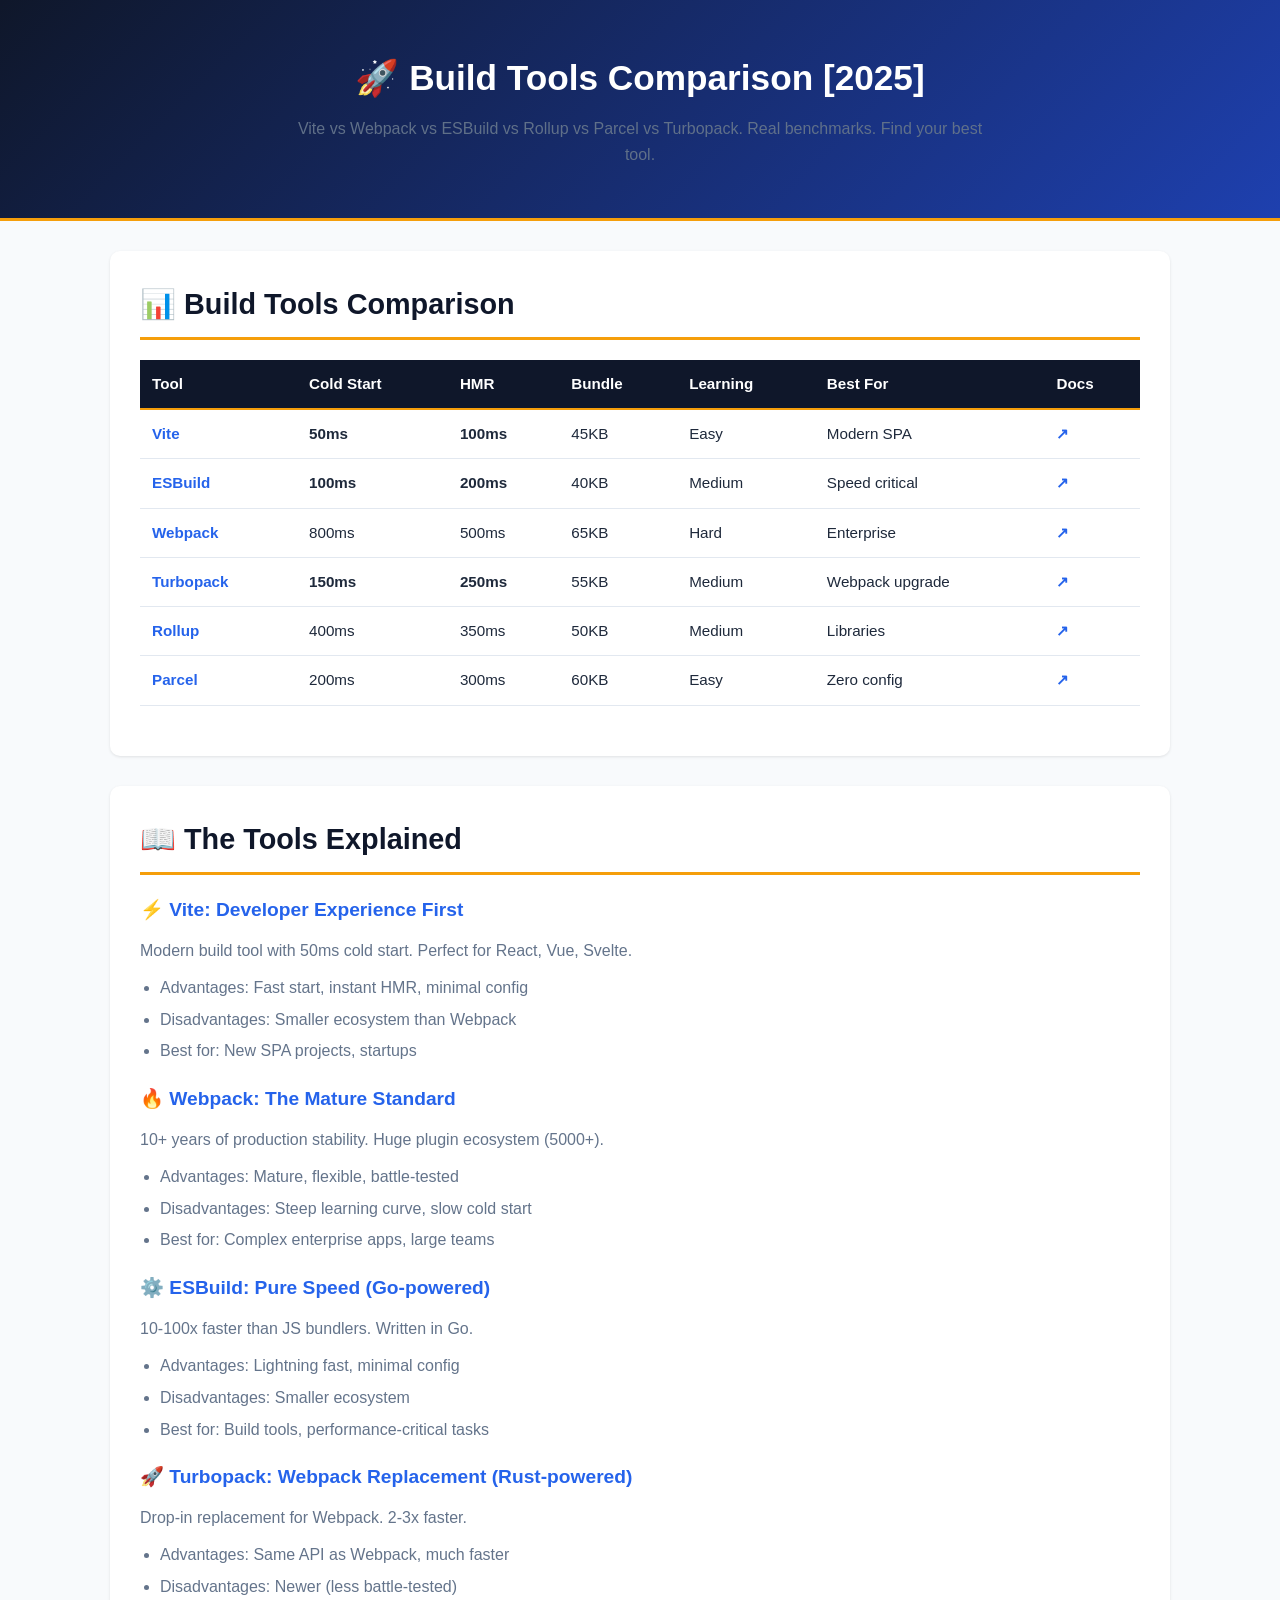
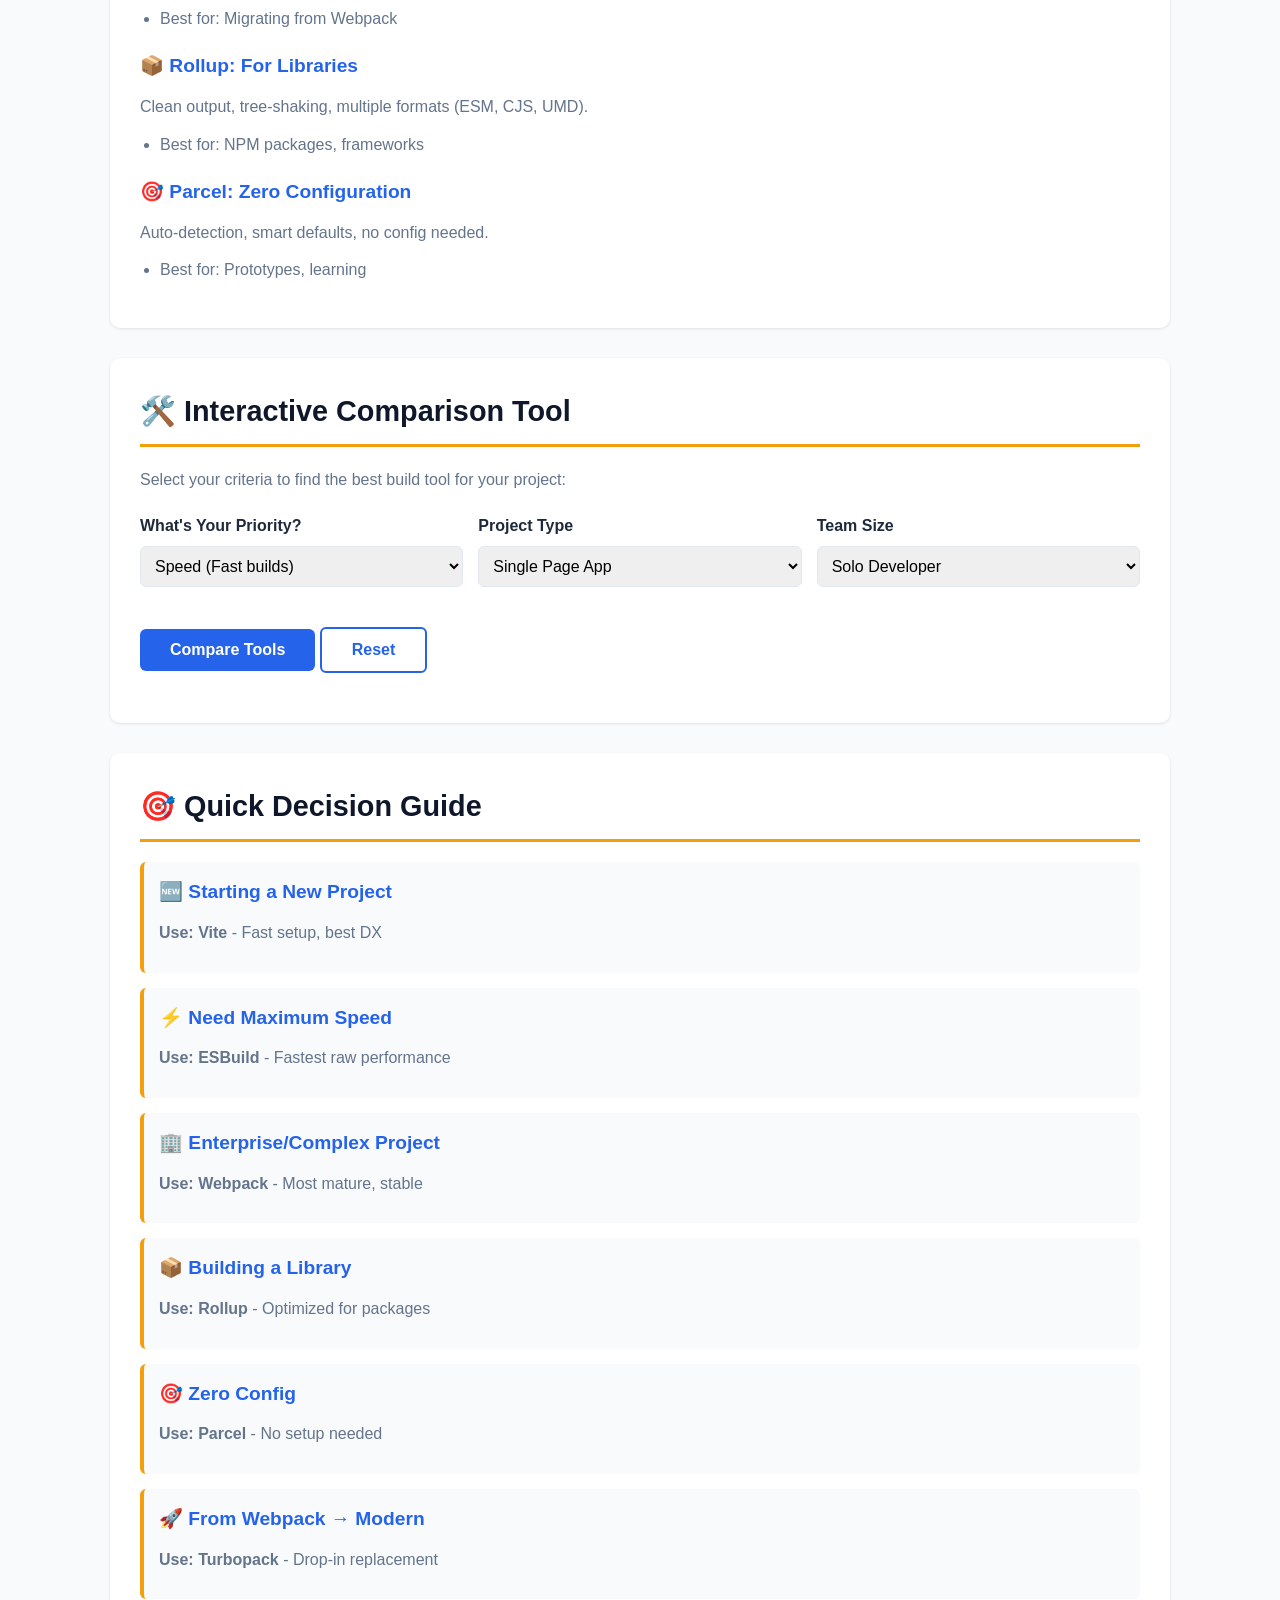
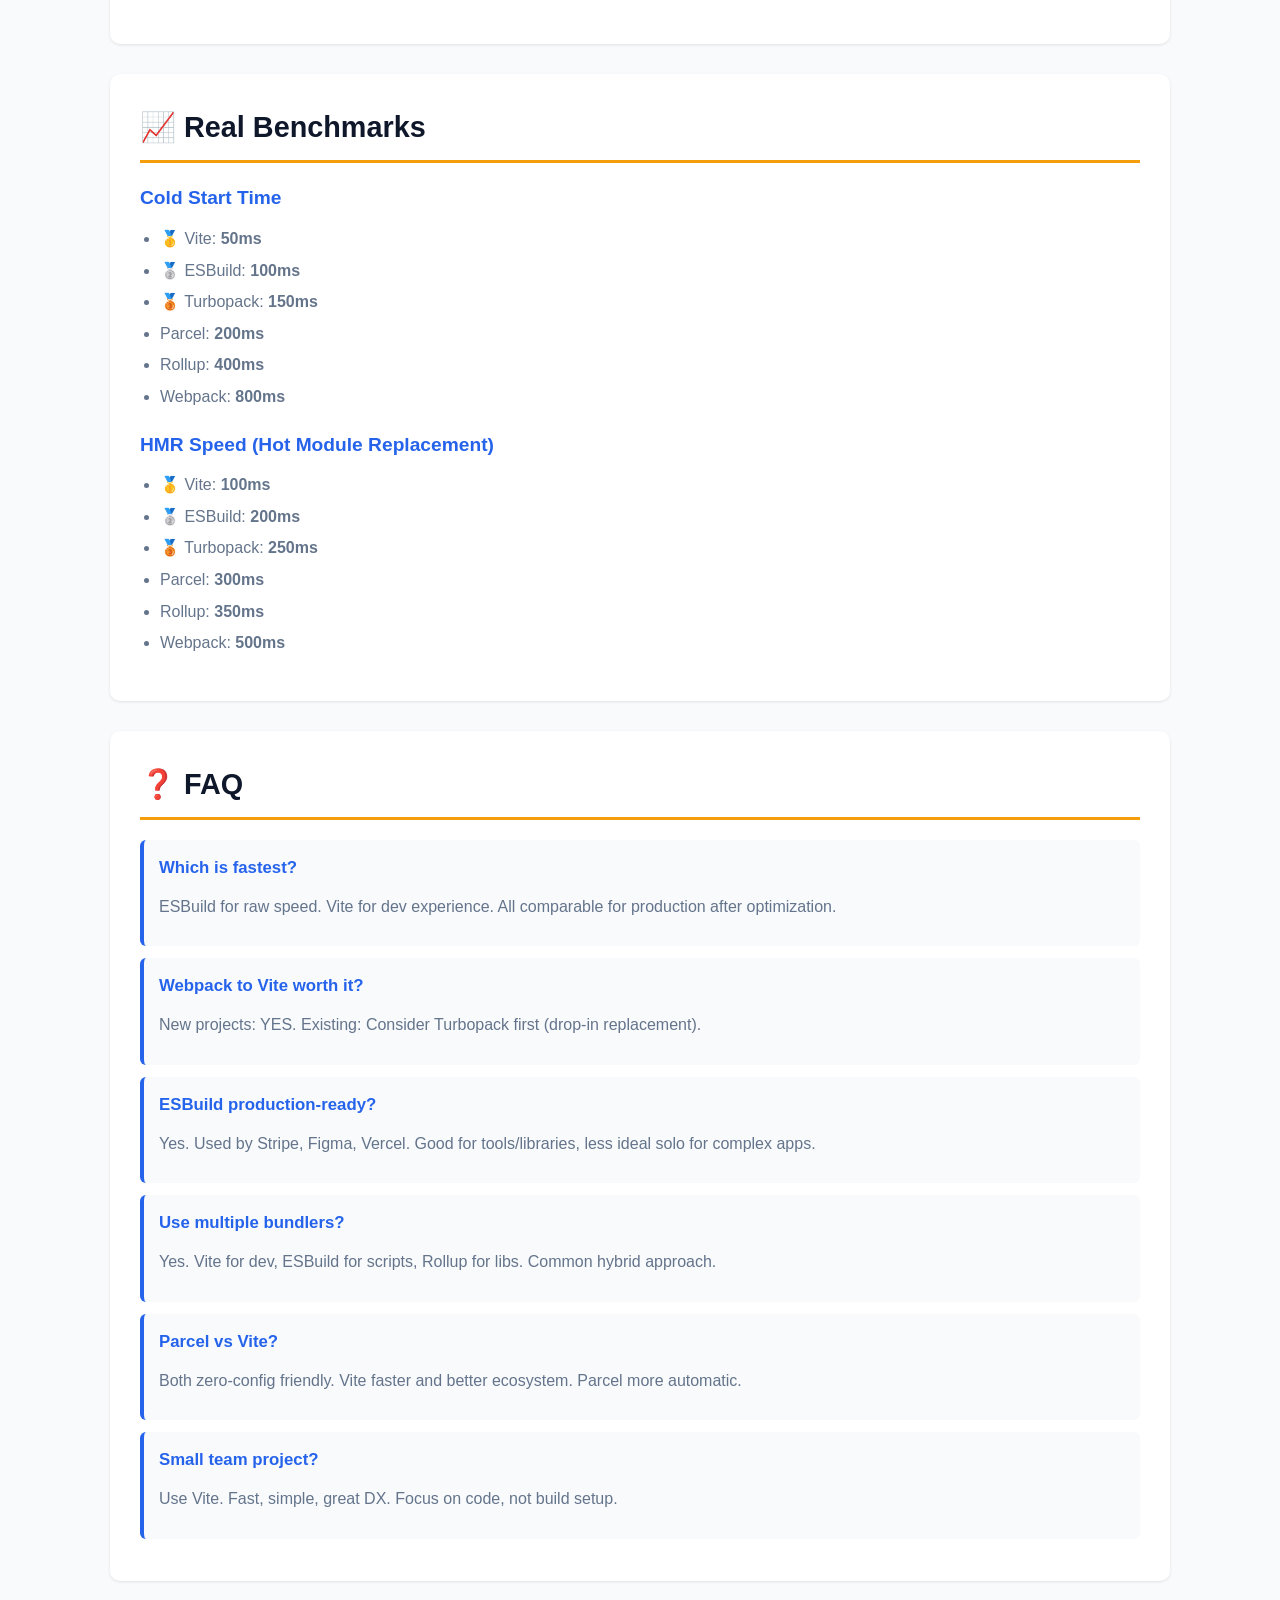
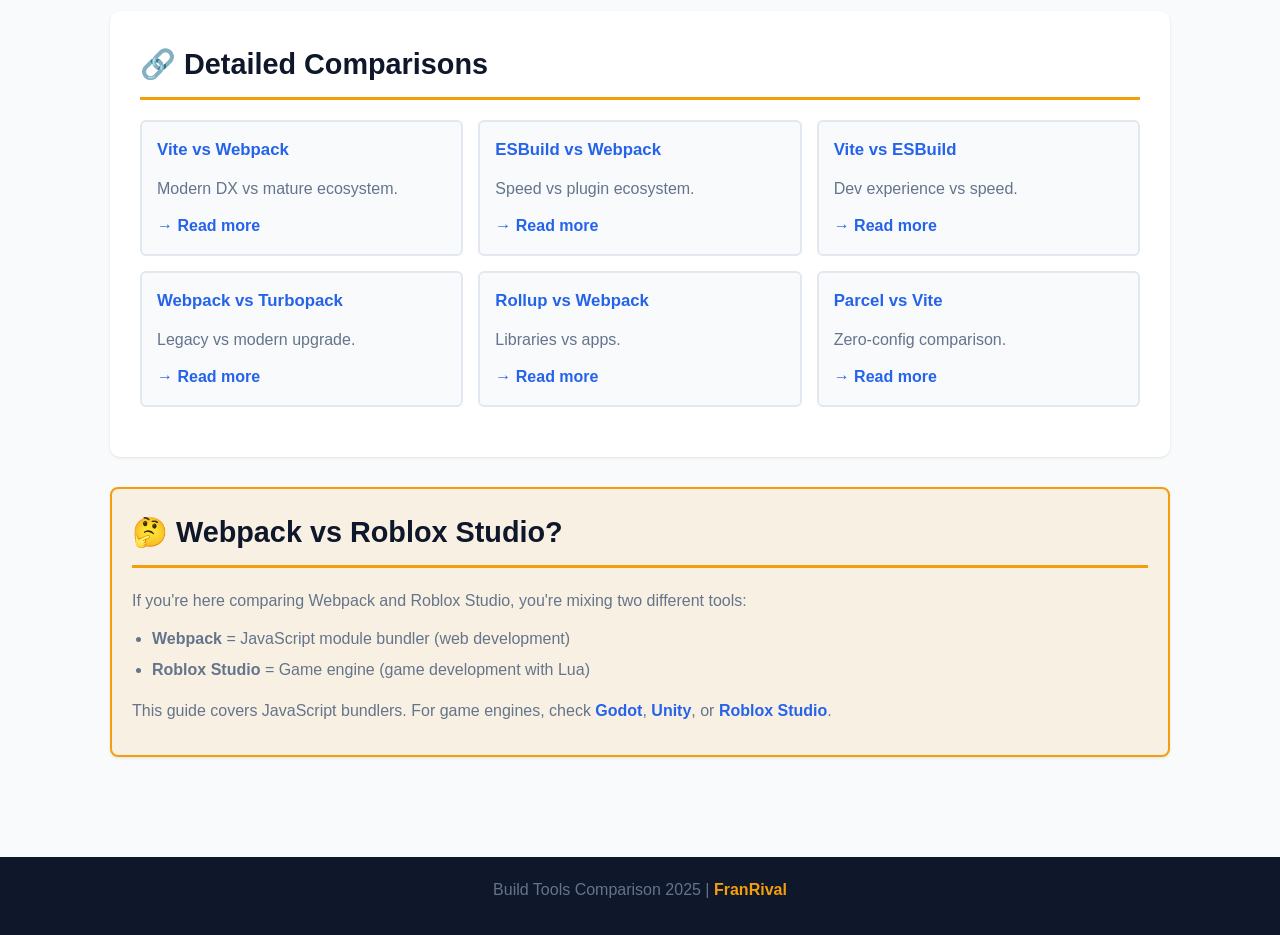
==== commit 2cfffa12: "Actualizar index.html" ====
--- a/index.html
+++ b/index.html
@@ -212,9 +212,60 @@
         </ul>
     </section>
 
-    <!-- 3. DECISION GUIDE -->
-    <section>
-        <h2>🎯 When to Use Each</h2>
+    <!-- 3. INTERACTIVE COMPARISON TOOL -->
+    <section>
+        <h2>🛠️ Interactive Comparison Tool</h2>
+        <p>Select your criteria to find the best build tool for your project:</p>
+
+        <div style="display: grid; grid-template-columns: repeat(auto-fit, minmax(200px, 1fr)); gap: 15px; margin: 20px 0;">
+            <div>
+                <label style="display: block; font-weight: 600; margin-bottom: 8px;">What's Your Priority?</label>
+                <select id="priority" style="width: 100%; padding: 10px; border: 1px solid var(--border); border-radius: 6px; font-size: 1rem;">
+                    <option value="speed">Speed (Fast builds)</option>
+                    <option value="ecosystem">Ecosystem (Plugins)</option>
+                    <option value="ease">Ease of Use</option>
+                    <option value="flexibility">Flexibility</option>
+                </select>
+            </div>
+
+            <div>
+                <label style="display: block; font-weight: 600; margin-bottom: 8px;">Project Type</label>
+                <select id="projectType" style="width: 100%; padding: 10px; border: 1px solid var(--border); border-radius: 6px; font-size: 1rem;">
+                    <option value="spa">Single Page App</option>
+                    <option value="library">Library/Package</option>
+                    <option value="monorepo">Monorepo</option>
+                    <option value="legacy">Legacy Project</option>
+                </select>
+            </div>
+
+            <div>
+                <label style="display: block; font-weight: 600; margin-bottom: 8px;">Team Size</label>
+                <select id="teamSize" style="width: 100%; padding: 10px; border: 1px solid var(--border); border-radius: 6px; font-size: 1rem;">
+                    <option value="solo">Solo Developer</option>
+                    <option value="small">Small Team (2-5)</option>
+                    <option value="medium">Medium Team (5-20)</option>
+                    <option value="large">Large Team (20+)</option>
+                </select>
+            </div>
+        </div>
+
+        <button onclick="compareTools()" style="background: var(--primary); color: white; padding: 12px 30px; border: none; border-radius: 6px; font-size: 1rem; font-weight: 600; cursor: pointer; margin: 20px 0;">Compare Tools</button>
+        <button onclick="resetTools()" style="background: white; color: var(--primary); padding: 12px 30px; border: 2px solid var(--primary); border-radius: 6px; font-size: 1rem; font-weight: 600; cursor: pointer; margin: 20px 10px 20px 0;">Reset</button>
+
+        <div id="toolResults" style="display: none; margin-top: 30px;">
+            <div style="background: var(--light); border-left: 4px solid var(--success); padding: 20px; border-radius: 6px;">
+                <h3 style="margin-top: 0; color: var(--success);">🎯 Recommended Tool</h3>
+                <p style="font-size: 1.3rem; font-weight: 700; margin: 10px 0;"><span id="recommendedTool"></span></p>
+                <p style="margin: 10px 0;"><strong>Why:</strong> <span id="recommendedReason"></span></p>
+                <p style="margin: 10px 0;"><strong>Score:</strong> <span id="recommendedScore"></span>/10</p>
+                <p style="margin: 15px 0;"><a id="recommendedLink" href="#" target="_blank" style="background: var(--primary); color: white; padding: 10px 20px; border-radius: 6px; text-decoration: none; display: inline-block;">Visit Official Docs →</a></p>
+            </div>
+        </div>
+    </section>
+
+    <!-- 3B. DECISION GUIDE -->
+    <section>
+        <h2>🎯 Quick Decision Guide</h2>
 
         <div class="scenario">
             <h3>🆕 Starting a New Project</h3>
